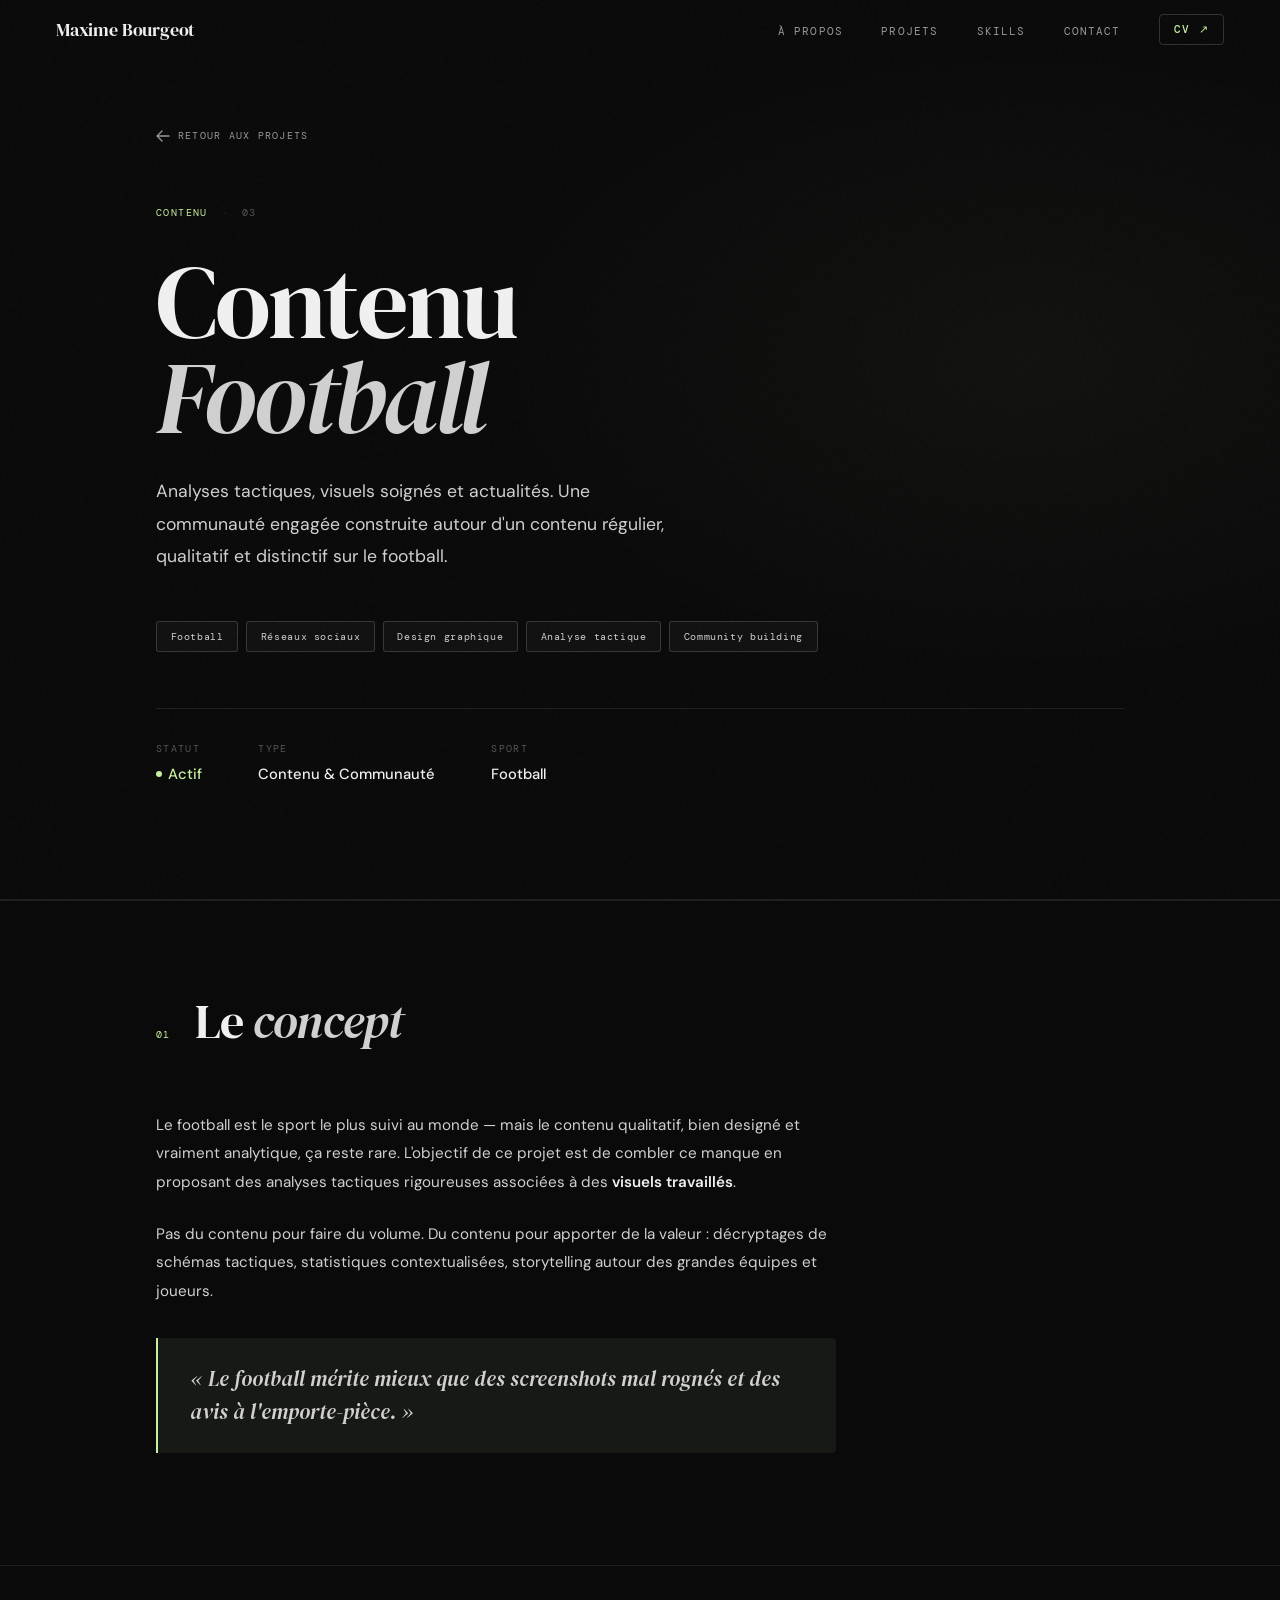
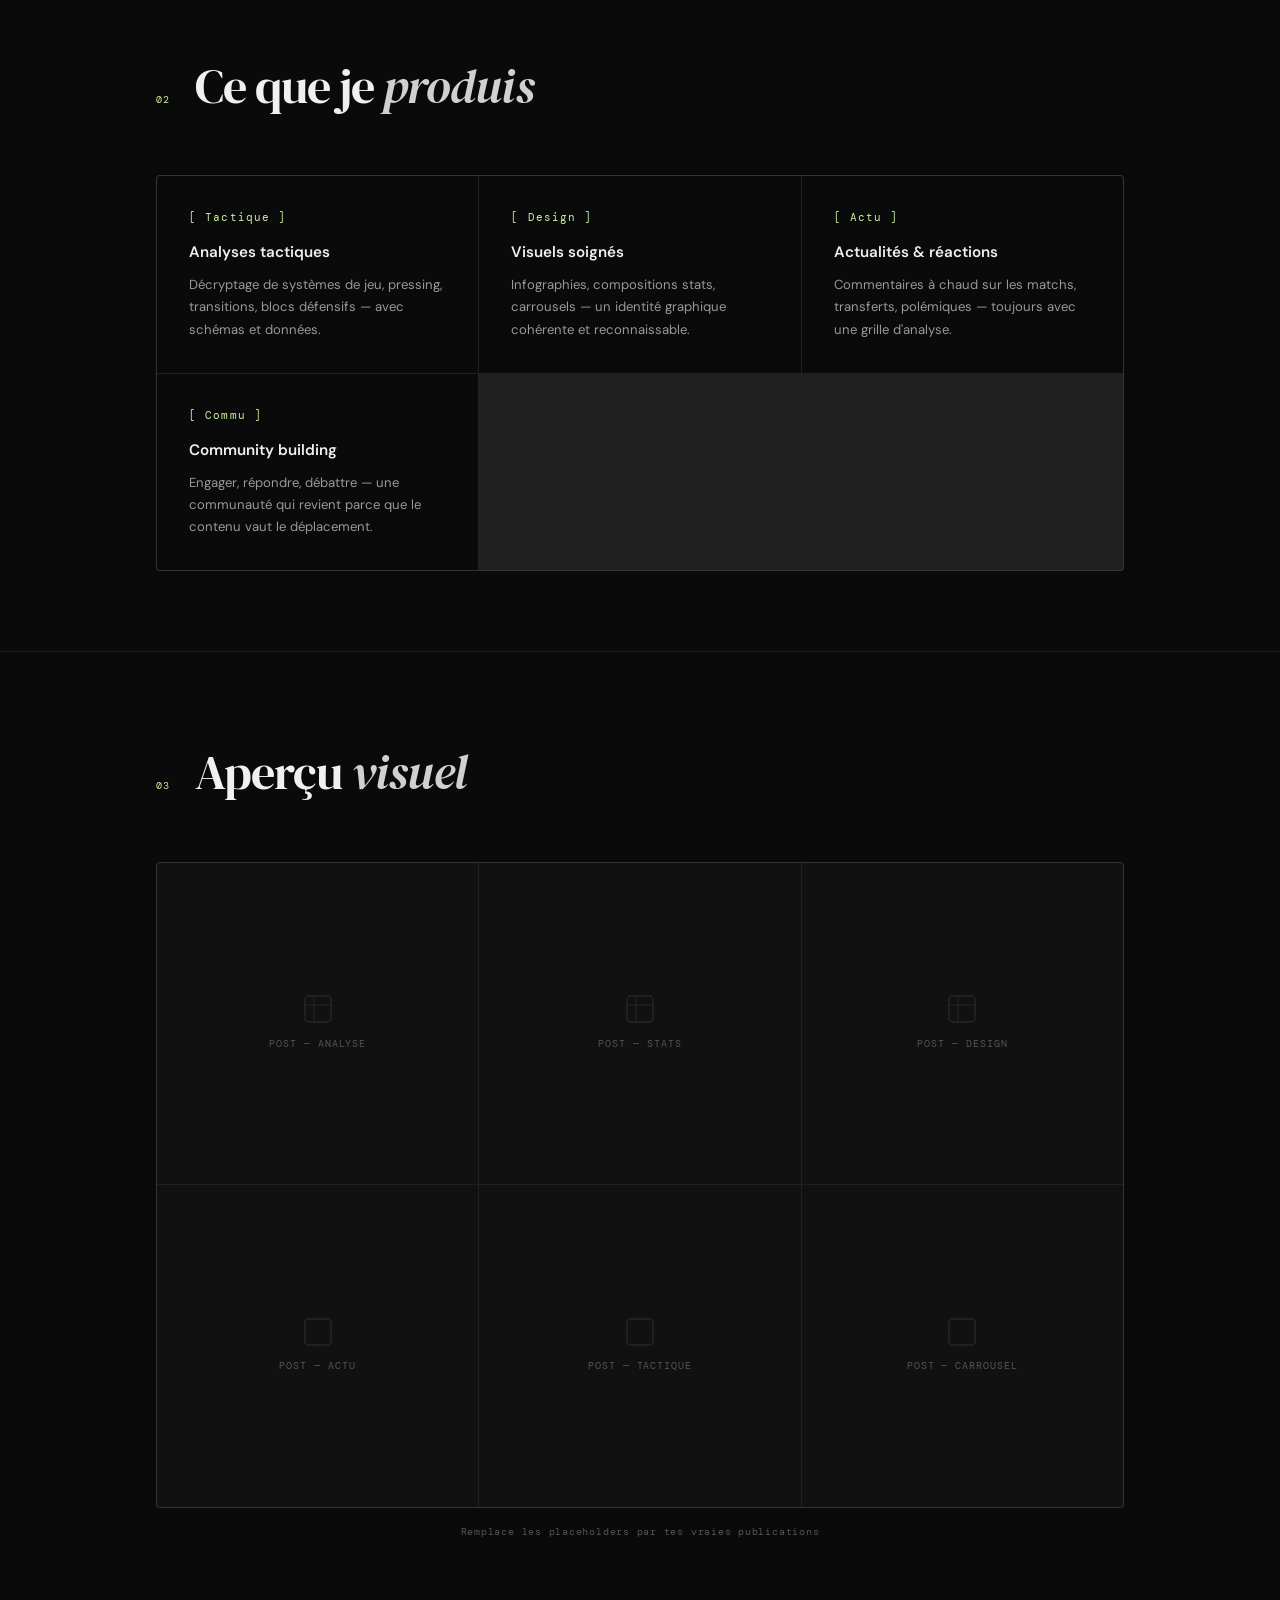
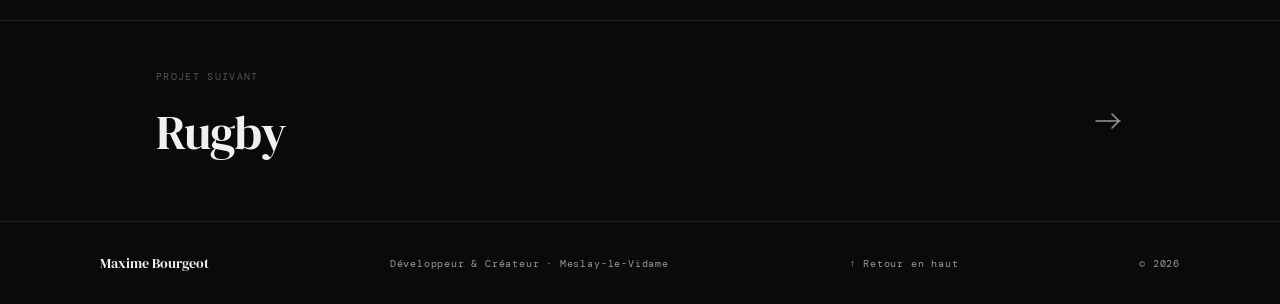
==== projets/football.html @ 53f77bb8 "premier commit" ====
<!DOCTYPE html>
<html lang="fr">
<head>
  <meta charset="UTF-8" />
  <meta name="viewport" content="width=device-width, initial-scale=1.0"/>
  <title>Football — Maxime Bourgeot</title>
  <meta name="description" content="Création de contenu football — analyses tactiques, visuels soignés, communauté engagée sur les réseaux sociaux.">
  <meta name="robots" content="index, follow">
  <meta property="og:title" content="Football — Maxime Bourgeot">
  <meta property="og:description" content="Analyses tactiques, visuels soignés et actualités football.">
  <meta property="og:type" content="website">
  <link rel="preconnect" href="https://fonts.googleapis.com">
  <link rel="preconnect" href="https://fonts.gstatic.com" crossorigin>
  <link href="https://fonts.googleapis.com/css2?family=DM+Serif+Display:ital@0;1&family=DM+Sans:wght@300;400;500&family=DM+Mono:wght@400;500&display=swap" rel="stylesheet">
  <link rel="stylesheet" href="../css/style.css">
  <link rel="stylesheet" href="../css/project.css">
</head>
<body>

  <div id="progress" role="progressbar" aria-hidden="true"></div>
  <div class="cursor" id="cursor" aria-hidden="true"></div>

  <nav id="nav" aria-label="Navigation principale">
    <a href="../index.html" class="nav-logo" aria-label="Retour au portfolio">Maxime Bourgeot</a>
    <ul class="nav-links" id="nav-links" role="list">
      <li><a href="../index.html#apropos">À propos</a></li>
      <li><a href="../index.html#projets">Projets</a></li>
      <li><a href="../index.html#skills">Skills</a></li>
      <li><a href="../index.html#contact">Contact</a></li>
      <li><a href="../public/cv-maxime-bourgeot.pdf" class="nav-cv" target="_blank" rel="noopener noreferrer">CV ↗</a></li>
    </ul>
    <button class="nav-burger" id="nav-burger" aria-label="Ouvrir le menu" aria-expanded="false">
      <span></span><span></span>
    </button>
  </nav>

  <div class="mobile-overlay" id="mobile-overlay" role="dialog" aria-modal="true" aria-hidden="true" aria-label="Menu navigation">
    <ul role="list">
      <li><a href="../index.html#apropos">À propos</a></li>
      <li><a href="../index.html#projets">Projets</a></li>
      <li><a href="../index.html#skills">Skills</a></li>
      <li><a href="../index.html#contact">Contact</a></li>
      <li><a href="../public/cv-maxime-bourgeot.pdf" target="_blank" rel="noopener noreferrer">Télécharger CV</a></li>
    </ul>
  </div>

  <main>

    <section class="ph" aria-label="Football">
      <div class="ph-inner">

        <a href="../index.html#projets" class="back-link reveal-init" style="--d:.05s">
          <svg width="14" height="14" viewBox="0 0 14 14" fill="none" aria-hidden="true"><path d="M13 7H1M1 7l5-5M1 7l5 5" stroke="currentColor" stroke-width="1.3" stroke-linecap="round" stroke-linejoin="round"/></svg>
          Retour aux projets
        </a>

        <div class="ph-meta reveal-init" style="--d:.1s">
          <span class="ph-cat">Contenu</span>
          <span class="ph-sep">·</span>
          <span class="ph-num">03</span>
        </div>

        <h1 class="ph-title reveal-init" style="--d:.18s">
          Contenu<br><em>Football</em>
        </h1>

        <p class="ph-desc reveal-init" style="--d:.28s">
          Analyses tactiques, visuels soignés et actualités. Une communauté engagée construite autour d'un contenu régulier, qualitatif et distinctif sur le football.
        </p>

        <div class="ph-chips reveal-init" style="--d:.36s">
          <span class="chip">Football</span>
          <span class="chip">Réseaux sociaux</span>
          <span class="chip">Design graphique</span>
          <span class="chip">Analyse tactique</span>
          <span class="chip">Community building</span>
        </div>

        <div class="ph-stats reveal-init" style="--d:.44s">
          <div class="ph-stat">
            <span class="ph-stat-l">Statut</span>
            <span class="ph-stat-v live">Actif</span>
          </div>
          <div class="ph-stat">
            <span class="ph-stat-l">Type</span>
            <span class="ph-stat-v">Contenu & Communauté</span>
          </div>
          <div class="ph-stat">
            <span class="ph-stat-l">Sport</span>
            <span class="ph-stat-v">Football</span>
          </div>
        </div>

      </div>
    </section>

    <!-- ── CONCEPT ── -->
    <section class="pb" aria-label="Concept">
      <div class="pw">
        <div class="pb-header reveal">
          <span class="pb-num">01</span>
          <h2 class="pb-title">Le <em>concept</em></h2>
        </div>
        <div class="pb-text reveal" style="--reveal-delay:.07s">
          <p>Le football est le sport le plus suivi au monde — mais le contenu qualitatif, bien designé et vraiment analytique, ça reste rare. L'objectif de ce projet est de combler ce manque en proposant des analyses tactiques rigoureuses associées à des <strong>visuels travaillés</strong>.</p>
          <p>Pas du contenu pour faire du volume. Du contenu pour apporter de la valeur : décryptages de schémas tactiques, statistiques contextualisées, storytelling autour des grandes équipes et joueurs.</p>
          <div class="callout">
            <p>« Le football mérite mieux que des screenshots mal rognés et des avis à l'emporte-pièce. »</p>
          </div>
        </div>
      </div>
    </section>

    <!-- ── CE QUE JE FAIS ── -->
    <section class="pb" aria-label="Ce que je produis">
      <div class="pw">
        <div class="pb-header reveal">
          <span class="pb-num">02</span>
          <h2 class="pb-title">Ce que je <em>produis</em></h2>
        </div>
        <ul class="feat-list" role="list">
          <li class="feat-item reveal">
            <span class="feat-icon">[ Tactique ]</span>
            <p class="feat-name">Analyses tactiques</p>
            <p class="feat-desc">Décryptage de systèmes de jeu, pressing, transitions, blocs défensifs — avec schémas et données.</p>
          </li>
          <li class="feat-item reveal" style="--reveal-delay:.06s">
            <span class="feat-icon">[ Design ]</span>
            <p class="feat-name">Visuels soignés</p>
            <p class="feat-desc">Infographies, compositions stats, carrousels — un identité graphique cohérente et reconnaissable.</p>
          </li>
          <li class="feat-item reveal" style="--reveal-delay:.12s">
            <span class="feat-icon">[ Actu ]</span>
            <p class="feat-name">Actualités & réactions</p>
            <p class="feat-desc">Commentaires à chaud sur les matchs, transferts, polémiques — toujours avec une grille d'analyse.</p>
          </li>
          <li class="feat-item reveal" style="--reveal-delay:.18s">
            <span class="feat-icon">[ Commu ]</span>
            <p class="feat-name">Community building</p>
            <p class="feat-desc">Engager, répondre, débattre — une communauté qui revient parce que le contenu vaut le déplacement.</p>
          </li>
        </ul>
      </div>
    </section>

    <!-- ── MÉDIAS ── -->
    <section class="pb" aria-label="Visuels">
      <div class="pw">
        <div class="pb-header reveal">
          <span class="pb-num">03</span>
          <h2 class="pb-title">Aperçu <em>visuel</em></h2>
        </div>
        <div class="media-grid cols-3 reveal" style="--reveal-delay:.07s">
          <div class="mg-item square">
            <div class="mg-placeholder">
              <svg width="28" height="28" viewBox="0 0 28 28" fill="none"><rect x="1" y="1" width="26" height="26" rx="4" stroke="currentColor" stroke-width="1.5"/><path d="M1 10h26M10 1v26" stroke="currentColor" stroke-width="1"/></svg>
              <span>Post — Analyse</span>
            </div>
          </div>
          <div class="mg-item square">
            <div class="mg-placeholder">
              <svg width="28" height="28" viewBox="0 0 28 28" fill="none"><rect x="1" y="1" width="26" height="26" rx="4" stroke="currentColor" stroke-width="1.5"/><path d="M1 10h26M10 1v26" stroke="currentColor" stroke-width="1"/></svg>
              <span>Post — Stats</span>
            </div>
          </div>
          <div class="mg-item square">
            <div class="mg-placeholder">
              <svg width="28" height="28" viewBox="0 0 28 28" fill="none"><rect x="1" y="1" width="26" height="26" rx="4" stroke="currentColor" stroke-width="1.5"/><path d="M1 10h26M10 1v26" stroke="currentColor" stroke-width="1"/></svg>
              <span>Post — Design</span>
            </div>
          </div>
          <div class="mg-item square">
            <div class="mg-placeholder">
              <svg width="28" height="28" viewBox="0 0 28 28" fill="none"><rect x="1" y="1" width="26" height="26" rx="4" stroke="currentColor" stroke-width="1.5"/></svg>
              <span>Post — Actu</span>
            </div>
          </div>
          <div class="mg-item square">
            <div class="mg-placeholder">
              <svg width="28" height="28" viewBox="0 0 28 28" fill="none"><rect x="1" y="1" width="26" height="26" rx="4" stroke="currentColor" stroke-width="1.5"/></svg>
              <span>Post — Tactique</span>
            </div>
          </div>
          <div class="mg-item square">
            <div class="mg-placeholder">
              <svg width="28" height="28" viewBox="0 0 28 28" fill="none"><rect x="1" y="1" width="26" height="26" rx="4" stroke="currentColor" stroke-width="1.5"/></svg>
              <span>Post — Carrousel</span>
            </div>
          </div>
        </div>
        <p class="mg-caption reveal" style="--reveal-delay:.12s">Remplace les placeholders par tes vraies publications</p>
      </div>
    </section>

  </main>

  <div class="next-project" aria-label="Projet suivant">
    <a href="rugby.html" class="np-link" aria-label="Projet suivant : Rugby">
      <div>
        <p class="np-l">Projet suivant</p>
        <p class="np-t">Rugby</p>
      </div>
      <svg class="np-arr" width="32" height="32" viewBox="0 0 32 32" fill="none" aria-hidden="true"><path d="M4 16h24M20 9l7 7-7 7" stroke="currentColor" stroke-width="1.5" stroke-linecap="round" stroke-linejoin="round"/></svg>
    </a>
  </div>

  <footer>
    <div class="fi">
      <span class="fn">Maxime Bourgeot</span>
      <span class="fm">Développeur & Créateur · Meslay-le-Vidame</span>
      <a href="#" class="back-top" aria-label="Retour en haut">↑ Retour en haut</a>
      <span class="fy">© <span id="footer-year">2025</span></span>
    </div>
  </footer>

  <script src="../js/project.js"></script>
</body>
</html>
---- css/style.css ----
/* ============================================================
   VARIABLES
============================================================ */
:root {
  --bg:       #0a0a0a;
  --bg2:      #111111;
  --bg3:      #181818;
  --white:    #f0f0f0;
  --light:    #d0d0d0;
  --mid:      #999;
  --muted:    #555;
  --border:   rgba(255,255,255,0.09);
  --border2:  rgba(255,255,255,0.16);
  --accent:   #c8f0a0;
  --accent2:  rgba(200,240,160,0.07);

  --f-serif:  'DM Serif Display', Georgia, serif;
  --f-body:   'DM Sans', sans-serif;
  --f-mono:   'DM Mono', monospace;

  --ease:     cubic-bezier(0.22, 1, 0.36, 1);
  --nav-h:    60px;
  --max:      1080px;
  --px:       clamp(1.2rem, 5vw, 3.5rem);
}

/* ============================================================
   RESET
============================================================ */
*, *::before, *::after { box-sizing: border-box; margin: 0; padding: 0; }
html {
  scroll-behavior: smooth;
  font-size: 16px;
  scrollbar-width: thin;
  scrollbar-color: var(--muted) var(--bg);
}
::-webkit-scrollbar { width: 2px; }
::-webkit-scrollbar-thumb { background: var(--muted); }
body {
  background: var(--bg);
  color: var(--white);
  font-family: var(--f-body);
  font-size: 1rem;
  line-height: 1.7;
  -webkit-font-smoothing: antialiased;
  overflow-x: hidden;
}
@media (pointer: fine) { body { cursor: none; } }
::selection { background: var(--accent); color: #0a0a0a; }
a { color: inherit; text-decoration: none; }

img, video, iframe {
  max-width: 100%;
  height: auto;
  display: block;
}

/* ============================================================
   CURSOR
============================================================ */
.cursor {
  position: fixed;
  top: 0; left: 0;
  width: 8px; height: 8px;
  background: var(--accent);
  border-radius: 50%;
  pointer-events: none;
  z-index: 9999;
  transform: translate(-50%, -50%);
  will-change: transform, width, height, opacity;
  display: none;
  transition: width .25s var(--ease), height .25s var(--ease), background .25s, opacity .3s;
}
.cursor.big {
  width: 36px; height: 36px;
  background: transparent;
  border: 1px solid rgba(200,240,160,0.5);
}

/* ============================================================
   NOISE OVERLAY
============================================================ */
body::before {
  content: '';
  position: fixed;
  inset: 0;
  background-image: url("data:image/svg+xml,%3Csvg viewBox='0 0 256 256' xmlns='http://www.w3.org/2000/svg'%3E%3Cfilter id='noise'%3E%3CfeTurbulence type='fractalNoise' baseFrequency='0.9' numOctaves='4' stitchTiles='stitch'/%3E%3C/filter%3E%3Crect width='100%25' height='100%25' filter='url(%23noise)' opacity='0.04'/%3E%3C/svg%3E");
  pointer-events: none;
  z-index: 1000;
  opacity: 0.45;
}

/* ============================================================
   PROGRESS BAR
============================================================ */
#progress {
  position: fixed;
  top: 0; left: 0;
  height: 1px;
  background: var(--accent);
  z-index: 300;
  width: 0%;
  transition: width .05s linear;
  transform-origin: left;
}

/* ============================================================
   NAV
============================================================ */
#nav {
  position: fixed;
  inset: 0 0 auto 0;
  height: var(--nav-h);
  z-index: 200;
  display: flex;
  align-items: center;
  justify-content: space-between;
  padding: 0 var(--px);
  transition: border-color .4s, background .4s, backdrop-filter .4s;
  border-bottom: 1px solid transparent;
}
#nav.scrolled {
  border-color: var(--border);
  background: rgba(10,10,10,.92);
  backdrop-filter: blur(20px);
  -webkit-backdrop-filter: blur(20px);
}

.nav-logo {
  font-family: var(--f-serif);
  font-size: 1.15rem;
  letter-spacing: -.01em;
  color: var(--white);
  transition: opacity .2s;
}
.nav-logo:hover { opacity: .6; }

.nav-links {
  display: flex;
  align-items: center;
  gap: 2.4rem;
  list-style: none;
}
.nav-links a {
  font-family: var(--f-mono);
  font-size: .7rem;
  letter-spacing: .1em;
  text-transform: uppercase;
  color: var(--mid);
  transition: color .2s;
}
.nav-links a:hover, .nav-links a.active { color: var(--white); }

.nav-cv {
  display: inline-flex;
  align-items: center;
  gap: .4rem;
  padding: .35rem .9rem;
  border: 1px solid var(--border2);
  border-radius: 4px;
  font-family: var(--f-mono) !important;
  font-size: .68rem !important;
  font-weight: 500;
  color: var(--accent) !important;
  transition: background .2s, border-color .2s !important;
}
.nav-cv:hover { background: var(--accent2) !important; border-color: rgba(200,240,160,.3) !important; }

.nav-burger {
  display: none;
  flex-direction: column;
  gap: 5px;
  background: none;
  border: none;
  padding: 6px;
  z-index: 300;
}
.nav-burger span {
  display: block;
  width: 20px; height: 1px;
  background: var(--white);
  transition: transform .3s var(--ease), opacity .3s;
  transform-origin: center;
}
.nav-burger.open span:first-child { transform: translateY(3px) rotate(45deg); }
.nav-burger.open span:last-child  { transform: translateY(-3px) rotate(-45deg); }

.mobile-overlay {
  position: fixed;
  inset: 0;
  background: var(--bg);
  z-index: 190;
  display: flex;
  align-items: center;
  justify-content: center;
  opacity: 0;
  pointer-events: none;
  transition: opacity .3s var(--ease);
}
.mobile-overlay.open { opacity: 1; pointer-events: all; }
.mobile-overlay ul { list-style: none; text-align: center; display: flex; flex-direction: column; gap: 2rem; }
.mobile-overlay a {
  font-family: var(--f-serif);
  font-size: 2.5rem;
  color: var(--mid);
  transition: color .2s;
}
.mobile-overlay a:hover { color: var(--white); }

/* ============================================================
   SECTION WRAP
============================================================ */
.sw { max-width: var(--max); margin: 0 auto; padding: 7rem var(--px); }
.sh { margin-bottom: 4rem; }
.sh-label {
  display: flex;
  align-items: center;
  gap: 1rem;
  margin-bottom: 1rem;
}
.sh-num {
  font-family: var(--f-mono);
  font-size: .65rem;
  color: var(--accent);
  letter-spacing: .15em;
}
.sh-line {
  flex: 1;
  max-width: 32px;
  height: 1px;
  background: var(--accent);
  opacity: .4;
}
.sh-title {
  font-family: var(--f-serif);
  font-size: clamp(2.2rem, 5vw, 4rem);
  font-weight: 400;
  letter-spacing: -.02em;
  line-height: 1;
  color: var(--white);
}
.sh-title em {
  font-style: italic;
  color: var(--light);
}

/* ============================================================
   REVEAL
============================================================ */
.reveal {
  opacity: 0;
  transform: translateY(16px);
  transition: opacity .7s var(--ease), transform .7s var(--ease);
  transition-delay: var(--reveal-delay, 0s);
}
.reveal.vis { opacity: 1; transform: none; }

.reveal-init {
  opacity: 0;
  animation: fadeUp .7s var(--ease) forwards;
  animation-delay: var(--d, 0s);
}
@keyframes fadeUp {
  from { opacity: 0; transform: translateY(12px); }
  to   { opacity: 1; transform: none; }
}

/* ============================================================
   HERO
============================================================ */
#hero {
  min-height: 100svh;
  padding-top: var(--nav-h);
  display: flex;
  flex-direction: column;
  justify-content: center;
  position: relative;
  overflow: visible;
  border-bottom: 1px solid var(--border);
}

#hero::after {
  content: '';
  position: absolute;
  bottom: -1px; left: 0; right: 0;
  height: 120px;
  background: linear-gradient(to bottom, transparent, var(--bg));
  pointer-events: none;
  z-index: 0;
}

.hero-deco {
  position: absolute;
  right: var(--px);
  top: 50%;
  transform: translateY(-50%) rotate(90deg);
  transform-origin: center center;
  font-family: var(--f-mono);
  font-size: .62rem;
  letter-spacing: .25em;
  text-transform: uppercase;
  color: var(--muted);
  white-space: nowrap;
  animation: fadeUp .8s 1.2s var(--ease) forwards;
  opacity: 0;
}

.hero-inner {
  position: relative;
  z-index: 1;
  max-width: var(--max);
  margin: 0 auto;
  padding: 2rem var(--px) 4rem;
  width: 100%;
}

.hero-tag {
  display: inline-flex;
  align-items: center;
  gap: .5rem;
  font-family: var(--f-mono);
  font-size: .68rem;
  letter-spacing: .14em;
  text-transform: uppercase;
  color: var(--mid);
  margin-bottom: 2rem;
}
.tag-dot {
  width: 6px; height: 6px;
  background: var(--accent);
  border-radius: 50%;
  animation: pulse 2.5s infinite;
}

.hero-name {
  font-family: var(--f-serif);
  font-size: clamp(3rem, 9vw, 8rem);
  font-weight: 400;
  letter-spacing: -.03em;
  line-height: .9;
  margin-bottom: 2.5rem;
}
.hw {
  display: block;
  overflow: visible;
  padding-bottom: .05em;
}
.hi {
  display: block;
  transform: translateY(110%);
  animation: slideUp 1s var(--ease) forwards;
}
.hi:nth-child(2) { animation-delay: .08s; }
@keyframes slideUp { to { transform: translateY(0); } }
.hero-name .italic { font-style: italic; color: var(--light); }

.hero-divider {
  width: 40px;
  height: 1px;
  background: var(--border2);
  margin-bottom: 1.5rem;
  animation: lineGrow .8s .5s var(--ease) forwards;
  transform: scaleX(0);
  transform-origin: left;
}
@keyframes lineGrow { to { transform: scaleX(1); } }

.hero-sub {
  font-size: clamp(.95rem, 1.8vw, 1.05rem);
  color: var(--light);
  line-height: 1.8;
  margin-bottom: 2.5rem;
  max-width: 420px;
}
.hero-sub strong { color: var(--white); font-weight: 500; }

.hero-ctas {
  display: flex;
  gap: .9rem;
  flex-wrap: wrap;
  margin-bottom: 3rem;
}

/* ── BUTTONS ── */
.btn-fill {
  display: inline-flex;
  align-items: center;
  gap: .5rem;
  padding: .75rem 1.8rem;
  background: var(--accent);
  color: #0a0a0a;
  font-family: var(--f-body);
  font-size: .82rem;
  font-weight: 600;
  border-radius: 3px;
  transition: opacity .2s, transform .2s;
}
.btn-fill:hover { opacity: .85; transform: translateY(-1px); }

.btn-outline {
  display: inline-flex;
  align-items: center;
  gap: .5rem;
  padding: .75rem 1.8rem;
  border: 1px solid var(--border2);
  color: var(--light);
  font-family: var(--f-body);
  font-size: .82rem;
  font-weight: 400;
  border-radius: 3px;
  background: transparent;
  transition: color .2s, border-color .2s, transform .2s;
}
.btn-outline:hover { color: var(--white); border-color: rgba(255,255,255,.3); transform: translateY(-1px); }

/* ── Hero meta ── */
.hero-meta {
  display: flex;
  gap: 3rem;
  flex-wrap: wrap;
}
.hm { display: flex; flex-direction: column; gap: .3rem; }
.hm-l {
  font-family: var(--f-mono);
  font-size: .62rem;
  letter-spacing: .15em;
  text-transform: uppercase;
  color: var(--muted);
}
.hm-v {
  font-size: .92rem;
  color: var(--white);
  font-weight: 500;
}
.hm-avail {
  display: flex;
  align-items: center;
  gap: .4rem;
  color: var(--accent) !important;
}
.avail-dot {
  width: 6px; height: 6px;
  background: var(--accent);
  border-radius: 50%;
  animation: pulse 2s infinite;
}
@keyframes pulse {
  0%, 100% { box-shadow: 0 0 0 0 rgba(200,240,160,.5); }
  50% { box-shadow: 0 0 0 6px rgba(200,240,160,0); }
}

/* ============================================================
   À PROPOS
============================================================ */
#apropos { border-top: 1px solid var(--border); }

.about-grid {
  display: grid;
  grid-template-columns: 1fr 1.6fr;
  gap: 5rem;
  align-items: start;
}

.about-photo {
  width: 100%;
  aspect-ratio: unset;
  background: var(--bg2);
  border: 1px solid var(--border);
  border-radius: 3px;
  overflow: hidden;
  position: sticky;
  top: calc(var(--nav-h) + 2rem);
}
.about-photo img {
  width: 100%;
  height: auto;
  object-fit: cover;
  display: block;
}

.photo-badge {
  position: absolute;
  bottom: 1rem;
  left: 1rem;
  background: rgba(10,10,10,.9);
  border: 1px solid var(--border2);
  border-radius: 3px;
  padding: .6rem 1rem;
  backdrop-filter: blur(10px);
}
.photo-badge-top {
  font-family: var(--f-mono);
  font-size: .6rem;
  color: var(--muted);
  letter-spacing: .1em;
  text-transform: uppercase;
  margin-bottom: .2rem;
}
.photo-badge-val {
  font-size: .85rem;
  color: var(--accent);
  font-weight: 500;
}

.about-right { display: flex; flex-direction: column; gap: 2.5rem; }

.about-text p {
  font-size: .95rem;
  color: var(--light);
  line-height: 1.85;
  margin-bottom: 1.3rem;
}
.about-text p:last-child { margin-bottom: 0; }
.about-text strong { color: var(--white); font-weight: 600; }

.about-chips {
  display: flex;
  flex-wrap: wrap;
  gap: .5rem;
}
.chip {
  font-family: var(--f-mono);
  font-size: .65rem;
  letter-spacing: .06em;
  padding: .35rem .85rem;
  border: 1px solid var(--border2);
  border-radius: 3px;
  color: var(--light);
  background: var(--bg2);
  transition: border-color .2s, color .2s;
}
.chip:hover { border-color: var(--accent); color: var(--accent); }

/* ============================================================
   TIMELINE — FIX dot superposition
============================================================ */
.timeline { display: flex; flex-direction: column; }

.tl-item {
  display: grid;
  grid-template-columns: 5rem 1fr;
  gap: 1.5rem;
  padding: 1.6rem 0;
  border-top: 1px solid var(--border);
  /* FIX : suppression de position:relative — le dot est maintenant dans le flux */
}
.tl-item:last-child { border-bottom: 1px solid var(--border); }

.tl-year {
  font-family: var(--f-mono);
  font-size: .66rem;
  color: var(--mid);
  padding-top: .15rem;
  letter-spacing: .08em;
  /* FIX : on aligne l'année avec le titre en tenant compte du dot */
  padding-top: .2rem;
}

/* FIX : le dot est retiré du positionnement absolu
   et intégré via un pseudo-élément sur .tl-content
   → il reste dans sa colonne, jamais sur l'année */
.tl-content {
  position: relative;
  padding-left: 1.1rem;
}

.tl-content::before {
  content: '';
  position: absolute;
  left: 0;
  top: .45rem; /* aligné avec la ligne de base du titre h4 */
  width: 6px;
  height: 6px;
  background: var(--accent);
  border-radius: 50%;
  opacity: .6;
  flex-shrink: 0;
}

/* FIX : suppression de l'ancien .tl-dot en position absolue
   (le div reste dans le HTML mais ne gêne plus) */
.tl-dot {
  display: none;
}

.tl-content h4 {
  font-family: var(--f-body);
  font-size: .95rem;
  font-weight: 600;
  color: var(--white);
  margin-bottom: .35rem;
}
.tl-content p {
  font-size: .84rem;
  color: var(--mid);
  line-height: 1.65;
}

/* ============================================================
   PROJETS
============================================================ */
#projets { border-top: 1px solid var(--border); }

.filter-bar {
  display: flex;
  gap: .25rem;
  margin-bottom: 2.5rem;
  background: var(--bg2);
  padding: .25rem;
  border-radius: 4px;
  width: fit-content;
  border: 1px solid var(--border);
}
.fb {
  font-family: var(--f-mono);
  font-size: .65rem;
  letter-spacing: .08em;
  text-transform: uppercase;
  padding: .45rem 1.1rem;
  border: none;
  background: none;
  color: var(--mid);
  border-radius: 3px;
  transition: background .2s, color .2s;
}
@media (pointer: fine) { .fb { cursor: none; } }
.fb:hover { color: var(--white); }
.fb.active { background: var(--bg3); color: var(--white); }

.pg {
  display: grid;
  grid-template-columns: repeat(auto-fill, minmax(min(340px, 100%), 1fr));
  gap: 1px;
  background: var(--border);
  border: 1px solid var(--border);
  border-radius: 4px;
  overflow: hidden;
}

.pc {
  display: flex;
  flex-direction: column;
  gap: .9rem;
  padding: 2.2rem;
  background: var(--bg);
  transition: background .25s;
  position: relative;
  overflow: hidden;
}
.pc::before {
  content: '';
  position: absolute;
  top: 0; left: 0; right: 0;
  height: 1px;
  background: var(--accent);
  transform: scaleX(0);
  transform-origin: left;
  transition: transform .4s var(--ease);
}
.pc:hover { background: var(--bg2); }
.pc:hover::before { transform: scaleX(1); }

.pc-head {
  display: flex;
  justify-content: space-between;
  align-items: center;
}
.pc-n {
  font-family: var(--f-mono);
  font-size: .6rem;
  color: var(--muted);
  letter-spacing: .1em;
}
.pc-c {
  font-family: var(--f-mono);
  font-size: .62rem;
  letter-spacing: .1em;
  text-transform: uppercase;
  color: var(--accent);
}
.pc-t {
  font-family: var(--f-serif);
  font-size: 1.5rem;
  font-weight: 400;
  letter-spacing: -.01em;
  color: var(--white);
  transition: color .2s;
}
.pc:hover .pc-t { color: var(--accent); }
.pc-d {
  font-size: .875rem;
  color: var(--light);
  line-height: 1.75;
  flex: 1;
}
.pc-foot {
  display: flex;
  justify-content: space-between;
  align-items: flex-end;
  margin-top: auto;
  padding-top: 1.1rem;
  border-top: 1px solid var(--border);
}
.pc-tags {
  display: flex;
  flex-wrap: wrap;
  gap: .3rem;
}
.pc-tags span {
  font-family: var(--f-mono);
  font-size: .6rem;
  letter-spacing: .05em;
  padding: .2rem .55rem;
  border: 1px solid var(--border2);
  border-radius: 2px;
  color: var(--mid);
}
.pc-tags .live {
  color: var(--accent);
  border-color: rgba(200,240,160,.25);
}
.pc-arr {
  color: var(--mid);
  transition: transform .25s var(--ease), color .2s;
  flex-shrink: 0;
}
.pc:hover .pc-arr { transform: translate(3px, -3px); color: var(--accent); }
.pc.hidden { display: none; }

/* ============================================================
   SKILLS
============================================================ */
#skills { border-top: 1px solid var(--border); }

.skills-grid {
  display: grid;
  grid-template-columns: repeat(4, 1fr);
  gap: 1px;
  background: var(--border);
  border: 1px solid var(--border);
  border-radius: 4px;
  overflow: hidden;
}
.sk {
  background: var(--bg);
  padding: 2.4rem 2rem;
  transition: background .2s;
}
.sk:hover { background: var(--bg2); }
.sk-t {
  font-family: var(--f-mono);
  font-size: .65rem;
  letter-spacing: .14em;
  text-transform: uppercase;
  color: var(--accent);
  margin-bottom: 1.6rem;
  padding-bottom: 1rem;
  border-bottom: 1px solid var(--border);
}
.sk ul { list-style: none; display: flex; flex-direction: column; }
.sk li {
  font-size: .88rem;
  color: var(--light);
  padding: .55rem 0;
  border-bottom: 1px solid var(--border);
  transition: color .2s, padding-left .25s var(--ease);
}
.sk li:last-child { border-bottom: none; }
.sk li:hover { color: var(--white); padding-left: .5rem; }

/* ============================================================
   CONTACT
============================================================ */
#contact { border-top: 1px solid var(--border); }

.contact-grid {
  display: grid;
  grid-template-columns: 1fr 1.4fr;
  gap: 5rem;
  align-items: start;
}
.cl-h {
  font-family: var(--f-serif);
  font-size: clamp(2.2rem, 5vw, 3.8rem);
  font-weight: 400;
  letter-spacing: -.03em;
  line-height: 1.05;
  margin-bottom: 1.2rem;
}
.cl-h em { font-style: italic; color: var(--light); }
.cl-s {
  font-size: .9rem;
  color: var(--light);
  line-height: 1.8;
  margin-bottom: 2.5rem;
  max-width: 300px;
}

.contact-rows { display: flex; flex-direction: column; border-top: 1px solid var(--border); }
.cr {
  display: grid;
  grid-template-columns: 46px 1fr 18px;
  align-items: center;
  gap: 1.4rem;
  padding: 1.5rem 0;
  border-bottom: 1px solid var(--border);
  transition: padding-left .25s var(--ease);
  position: relative;
}
.cr::after {
  content: '';
  position: absolute;
  left: 0; top: 0; bottom: 0;
  width: 0;
  background: var(--accent);
  transition: width .25s var(--ease);
}
.cr:hover { padding-left: 1rem; }
.cr:hover::after { width: 1px; }

.cr-i {
  width: 40px; height: 40px;
  border: 1px solid var(--border2);
  border-radius: 3px;
  display: flex;
  align-items: center;
  justify-content: center;
  color: var(--mid);
  flex-shrink: 0;
  position: relative; z-index: 1;
  transition: border-color .2s, color .2s;
}
.cr:hover .cr-i { border-color: rgba(200,240,160,.3); color: var(--accent); }

.cr-body {
  display: flex;
  flex-direction: column;
  gap: .15rem;
  position: relative; z-index: 1;
  overflow: hidden;
}
.cr-lbl {
  font-family: var(--f-mono);
  font-size: .6rem;
  letter-spacing: .15em;
  text-transform: uppercase;
  color: var(--muted);
}
.cr-v {
  font-size: .88rem;
  color: var(--light);
  white-space: nowrap;
  overflow: hidden;
  text-overflow: ellipsis;
  transition: color .2s;
}
.cr:hover .cr-v { color: var(--white); }
.cr-a {
  color: var(--mid);
  flex-shrink: 0;
  position: relative; z-index: 1;
  transition: transform .25s var(--ease), color .2s;
}
.cr:hover .cr-a { transform: translate(2px, -2px); color: var(--accent); }

/* ── Toast ── */
.toast {
  position: fixed;
  bottom: 2rem;
  left: 50%;
  transform: translateX(-50%) translateY(10px);
  background: var(--bg3);
  border: 1px solid var(--border2);
  border-radius: 4px;
  padding: .65rem 1.3rem;
  font-family: var(--f-mono);
  font-size: .68rem;
  color: var(--accent);
  letter-spacing: .05em;
  opacity: 0;
  transition: opacity .3s, transform .3s var(--ease);
  pointer-events: none;
  z-index: 500;
}
.toast.show { opacity: 1; transform: translateX(-50%) translateY(0); }

/* ============================================================
   FOOTER
============================================================ */
footer {
  border-top: 1px solid var(--border);
  padding: 1.8rem var(--px);
}
.fi {
  max-width: var(--max);
  margin: 0 auto;
  display: flex;
  justify-content: space-between;
  align-items: center;
  flex-wrap: wrap;
  gap: .5rem;
}
.fn {
  font-family: var(--f-serif);
  font-size: .9rem;
  color: var(--white);
}
.fm, .fy {
  font-family: var(--f-mono);
  font-size: .63rem;
  color: var(--mid);
  letter-spacing: .08em;
}
.back-top {
  display: inline-flex;
  align-items: center;
  gap: .4rem;
  font-family: var(--f-mono);
  font-size: .63rem;
  letter-spacing: .08em;
  color: var(--mid);
  transition: color .2s;
}
.back-top:hover { color: var(--accent); }

/* ============================================================
   RESPONSIVE — tablet
============================================================ */
@media (max-width: 900px) {
  .nav-links { display: none; }
  .nav-burger { display: flex; }
  .hero-deco { display: none; }
  .hero-name { font-size: clamp(2.8rem, 11vw, 6rem); }
  .about-grid { grid-template-columns: 1fr; gap: 2.5rem; }
  .about-left { position: static; }
  .about-photo { aspect-ratio: unset; }
  .skills-grid { grid-template-columns: repeat(2, 1fr); }
  .contact-grid { grid-template-columns: 1fr; gap: 2.5rem; }
  .pg { grid-template-columns: repeat(auto-fill, minmax(280px, 1fr)); }
}

/* ============================================================
   RESPONSIVE — mobile
============================================================ */
@media (max-width: 520px) {
  .hero-name { font-size: clamp(2.4rem, 13vw, 4rem); }
  .hero-meta { flex-direction: column; gap: 1.4rem; }
  .hero-ctas { flex-direction: column; }
  .btn-fill, .btn-outline { justify-content: center; }
  .skills-grid { grid-template-columns: 1fr; }
  .filter-bar { width: 100%; overflow-x: auto; }
  .pg { grid-template-columns: 1fr; }
  .sw { padding: 4.5rem var(--px); }
  .cr { grid-template-columns: 40px 1fr 16px; gap: .8rem; }
  .fi { flex-direction: column; align-items: flex-start; }
  .fm { display: none; }

  /* FIX mobile : colonne année réduite, le dot reste dans .tl-content */
  .tl-item { grid-template-columns: 3.5rem 1fr; gap: 1rem; }
}

/* ============================================================
   FOCUS VISIBLE
============================================================ */
:focus-visible {
  outline: 1px solid var(--accent);
  outline-offset: 3px;
}

/* ============================================================
   REDUCED MOTION
============================================================ */
@media (prefers-reduced-motion: reduce) {
  *, *::before, *::after {
    animation-duration: .01ms !important;
    transition-duration: .01ms !important;
  }
}
---- css/project.css ----
/* ============================================================
   PROJECT PAGE — project.css  |  Maxime Bourgeot
============================================================ */

/* ── Back link ── */
.back-link {
  display: inline-flex;
  align-items: center;
  gap: .5rem;
  font-family: var(--f-mono);
  font-size: .65rem;
  letter-spacing: .12em;
  text-transform: uppercase;
  color: var(--mid);
  margin-bottom: 3.5rem;
  transition: color .2s, gap .2s var(--ease);
  border-bottom: 1px solid transparent;
  padding-bottom: 2px;
}
.back-link:hover { color: var(--accent); gap: .7rem; }
.back-link svg { transition: transform .25s var(--ease); }
.back-link:hover svg { transform: translateX(-3px); }

/* ── Project hero ── */
.ph {
  padding-top: calc(var(--nav-h) + 4rem);
  padding-bottom: 0;
  border-bottom: 1px solid var(--border);
  position: relative;
  overflow: hidden;
}
.ph::before {
  content: '';
  position: absolute;
  top: 0; left: 0; right: 0; bottom: 0;
  background: radial-gradient(ellipse 60% 50% at 80% 40%, rgba(200,240,160,.04) 0%, transparent 70%);
  pointer-events: none;
}

.ph-inner {
  max-width: var(--max);
  margin: 0 auto;
  padding: 0 var(--px) 5rem;
}

.ph-meta {
  display: flex;
  align-items: center;
  gap: 1rem;
  margin-bottom: 2rem;
}
.ph-cat {
  font-family: var(--f-mono);
  font-size: .62rem;
  letter-spacing: .14em;
  text-transform: uppercase;
  color: var(--accent);
}
.ph-sep { color: var(--border2); font-size: .7rem; }
.ph-num {
  font-family: var(--f-mono);
  font-size: .62rem;
  color: var(--muted);
  letter-spacing: .1em;
}

.ph-title {
  font-family: var(--f-serif);
  font-size: clamp(3rem, 8vw, 7rem);
  font-weight: 400;
  letter-spacing: -.03em;
  line-height: .92;
  margin-bottom: 2rem;
}
.ph-title em {
  font-style: italic;
  color: var(--light);
}

.ph-desc {
  font-size: clamp(.95rem, 1.8vw, 1.1rem);
  color: var(--light);
  line-height: 1.85;
  max-width: 540px;
  margin-bottom: 3rem;
}

.ph-chips {
  display: flex;
  flex-wrap: wrap;
  gap: .5rem;
  margin-bottom: 3.5rem;
}

.ph-stats {
  display: flex;
  gap: 3.5rem;
  padding: 2rem 0;
  border-top: 1px solid var(--border);
  flex-wrap: wrap;
}
.ph-stat { display: flex; flex-direction: column; gap: .3rem; }
.ph-stat-l {
  font-family: var(--f-mono);
  font-size: .6rem;
  letter-spacing: .14em;
  text-transform: uppercase;
  color: var(--muted);
}
.ph-stat-v {
  font-size: .92rem;
  font-weight: 500;
  color: var(--white);
}
.ph-stat-v.live {
  color: var(--accent);
  display: flex;
  align-items: center;
  gap: .4rem;
}
.ph-stat-v.live::before {
  content: '';
  width: 6px; height: 6px;
  background: var(--accent);
  border-radius: 50%;
  animation: pulse 2s infinite;
}

/* ── Section wrapper for project pages ── */
.pw { max-width: var(--max); margin: 0 auto; padding: 5rem var(--px); }

/* ── Content blocks ── */
.pb { border-top: 1px solid var(--border); }

.pb-header {
  display: flex;
  align-items: baseline;
  gap: 1.5rem;
  margin-bottom: 3rem;
}
.pb-num {
  font-family: var(--f-mono);
  font-size: .6rem;
  letter-spacing: .15em;
  color: var(--accent);
}
.pb-title {
  font-family: var(--f-serif);
  font-size: clamp(1.8rem, 4vw, 3rem);
  font-weight: 400;
  letter-spacing: -.02em;
  color: var(--white);
}
.pb-title em { font-style: italic; color: var(--light); }

/* ── Text blocks ── */
.pb-text {
  max-width: 680px;
}
.pb-text p {
  font-size: .95rem;
  color: var(--light);
  line-height: 1.9;
  margin-bottom: 1.4rem;
}
.pb-text p:last-child { margin-bottom: 0; }
.pb-text strong { color: var(--white); font-weight: 600; }

/* ── Feature list ── */
.feat-list {
  list-style: none;
  display: grid;
  grid-template-columns: repeat(auto-fill, minmax(280px, 1fr));
  gap: 1px;
  background: var(--border);
  border: 1px solid var(--border);
  border-radius: 4px;
  overflow: hidden;
  margin-top: 2.5rem;
}
.feat-item {
  background: var(--bg);
  padding: 2rem;
  transition: background .2s;
  position: relative;
}
.feat-item::before {
  content: '';
  position: absolute;
  top: 0; left: 0; right: 0;
  height: 1px;
  background: var(--accent);
  transform: scaleX(0);
  transform-origin: left;
  transition: transform .35s var(--ease);
}
.feat-item:hover { background: var(--bg2); }
.feat-item:hover::before { transform: scaleX(1); }
.feat-icon {
  font-family: var(--f-mono);
  font-size: .7rem;
  color: var(--accent);
  letter-spacing: .1em;
  margin-bottom: .8rem;
  display: block;
}
.feat-name {
  font-size: .95rem;
  font-weight: 600;
  color: var(--white);
  margin-bottom: .5rem;
}
.feat-desc {
  font-size: .82rem;
  color: var(--mid);
  line-height: 1.7;
}

/* ── Media grid ── */
.media-grid {
  display: grid;
  gap: 1px;
  background: var(--border);
  border: 1px solid var(--border);
  border-radius: 4px;
  overflow: hidden;
}
.media-grid.cols-2 { grid-template-columns: repeat(2, 1fr); }
.media-grid.cols-3 { grid-template-columns: repeat(3, 1fr); }
.media-grid.cols-1 { grid-template-columns: 1fr; }

.mg-item {
  background: var(--bg2);
  aspect-ratio: 16/9;
  display: flex;
  align-items: center;
  justify-content: center;
  position: relative;
  overflow: hidden;
}
.mg-item.tall { aspect-ratio: 4/3; }
.mg-item.square { aspect-ratio: 1; }

.mg-item img {
  width: 100%; height: 100%;
  object-fit: cover;
  display: block;
  transition: transform .6s var(--ease);
}
.mg-item:hover img { transform: scale(1.03); }

/* Placeholder quand pas d'image */
.mg-placeholder {
  display: flex;
  flex-direction: column;
  align-items: center;
  justify-content: center;
  gap: .8rem;
  width: 100%; height: 100%;
  color: var(--muted);
}
.mg-placeholder svg { opacity: .3; }
.mg-placeholder span {
  font-family: var(--f-mono);
  font-size: .6rem;
  letter-spacing: .1em;
  text-transform: uppercase;
}

/* Caption sous media grid */
.mg-caption {
  font-family: var(--f-mono);
  font-size: .6rem;
  letter-spacing: .08em;
  color: var(--muted);
  margin-top: 1rem;
  text-align: center;
}

/* ── Video embed ── */
.video-wrap {
  position: relative;
  aspect-ratio: 16/9;
  background: var(--bg2);
  border: 1px solid var(--border);
  border-radius: 4px;
  overflow: hidden;
}
.video-wrap iframe {
  position: absolute;
  inset: 0;
  width: 100%; height: 100%;
  border: none;
}

/* ── Callout / quote ── */
.callout {
  border-left: 2px solid var(--accent);
  padding: 1.5rem 2rem;
  background: var(--accent2);
  border-radius: 0 4px 4px 0;
  margin: 2rem 0;
}
.callout p {
  font-family: var(--f-serif);
  font-size: 1.3rem;
  font-style: italic;
  color: var(--light);
  line-height: 1.6;
}

/* ── CTA section ── */
.project-cta {
  border-top: 1px solid var(--border);
  padding: 5rem var(--px);
}
.project-cta .pw { padding: 0; }
.cta-inner {
  display: flex;
  justify-content: space-between;
  align-items: center;
  flex-wrap: wrap;
  gap: 2rem;
}
.cta-text h3 {
  font-family: var(--f-serif);
  font-size: clamp(1.8rem, 4vw, 3rem);
  font-weight: 400;
  letter-spacing: -.02em;
  margin-bottom: .5rem;
}
.cta-text p {
  font-size: .9rem;
  color: var(--mid);
}
.cta-btns { display: flex; gap: .8rem; flex-wrap: wrap; }

/* ── Next project ── */
.next-project {
  border-top: 1px solid var(--border);
}
.np-link {
  display: grid;
  grid-template-columns: 1fr auto;
  align-items: center;
  gap: 2rem;
  padding: 3rem var(--px);
  max-width: var(--max);
  margin: 0 auto;
  transition: padding-left .3s var(--ease);
}
.np-link:hover { padding-left: calc(var(--px) + .5rem); }
.np-l {
  font-family: var(--f-mono);
  font-size: .6rem;
  letter-spacing: .14em;
  text-transform: uppercase;
  color: var(--muted);
  margin-bottom: .4rem;
}
.np-t {
  font-family: var(--f-serif);
  font-size: clamp(1.6rem, 4vw, 3rem);
  font-weight: 400;
  letter-spacing: -.02em;
  color: var(--white);
  transition: color .2s;
}
.np-link:hover .np-t { color: var(--accent); }
.np-arr {
  color: var(--mid);
  transition: transform .3s var(--ease), color .2s;
}
.np-link:hover .np-arr { transform: translateX(6px); color: var(--accent); }

/* ── Scores Lighthouse ── */
.scores-grid {
  display: grid;
  grid-template-columns: repeat(4, 1fr);
  gap: 1rem;
}
.score-card {
  background: var(--bg2);
  border: 1px solid var(--border);
  border-radius: 4px;
  padding: 2rem 1rem;
  display: flex;
  flex-direction: column;
  align-items: center;
  gap: .9rem;
  transition: background .2s;
}
.score-card:hover { background: var(--bg); }
.score-ring {
  position: relative;
  width: 64px;
  height: 64px;
}
.score-val {
  position: absolute;
  inset: 0;
  display: flex;
  align-items: center;
  justify-content: center;
  font-family: var(--f-mono);
  font-size: .95rem;
  font-weight: 500;
  color: var(--white);
}
.score-label {
  font-family: var(--f-mono);
  font-size: .6rem;
  letter-spacing: .1em;
  text-transform: uppercase;
  color: var(--muted);
  text-align: center;
  line-height: 1.5;
}

/* ── Bloc code ── */
.code-block {
  border: 1px solid var(--border);
  border-radius: 4px;
  overflow: hidden;
}
.code-header {
  display: flex;
  align-items: center;
  gap: 6px;
  padding: 10px 16px;
  border-bottom: 1px solid var(--border);
  background: var(--bg2);
}
.dot { width: 10px; height: 10px; border-radius: 50%; }
.d1 { background: #ff5f57; }
.d2 { background: #febc2e; }
.d3 { background: #28c840; }
.code-filename {
  font-family: var(--f-mono);
  font-size: .6rem;
  letter-spacing: .08em;
  color: var(--muted);
  margin-left: auto;
}
.code-body {
  margin: 0;
  padding: 1.75rem 2rem;
  font-family: var(--f-mono);
  font-size: .78rem;
  line-height: 1.9;
  overflow-x: auto;
  background: var(--bg);
}
.tok-comment { color: var(--muted); }
.tok-key     { color: var(--accent); }
.tok-prop    { color: #85b7eb; }
.tok-val     { color: #f0997b; }
.tok-str     { color: #9fe1cb; }
.tok-punct   { color: var(--mid); }

/* ── Responsive ── */
@media (max-width: 900px) {
  .media-grid.cols-3 { grid-template-columns: repeat(2, 1fr); }
  .media-grid.cols-2 { grid-template-columns: 1fr; }
  .cta-inner { flex-direction: column; }
  .np-link { grid-template-columns: 1fr; }
  .np-arr { display: none; }
}
@media (max-width: 600px) {
  .scores-grid { grid-template-columns: repeat(2, 1fr); }
}
@media (max-width: 520px) {
  .ph { padding-top: calc(var(--nav-h) + 2rem); }
  .ph-inner { padding-bottom: 3rem; }
  .ph-stats { flex-direction: column; gap: 1.5rem; }
  .feat-list { grid-template-columns: 1fr; }
  .media-grid.cols-3 { grid-template-columns: 1fr; }
  .pw { padding: 3.5rem var(--px); }
}
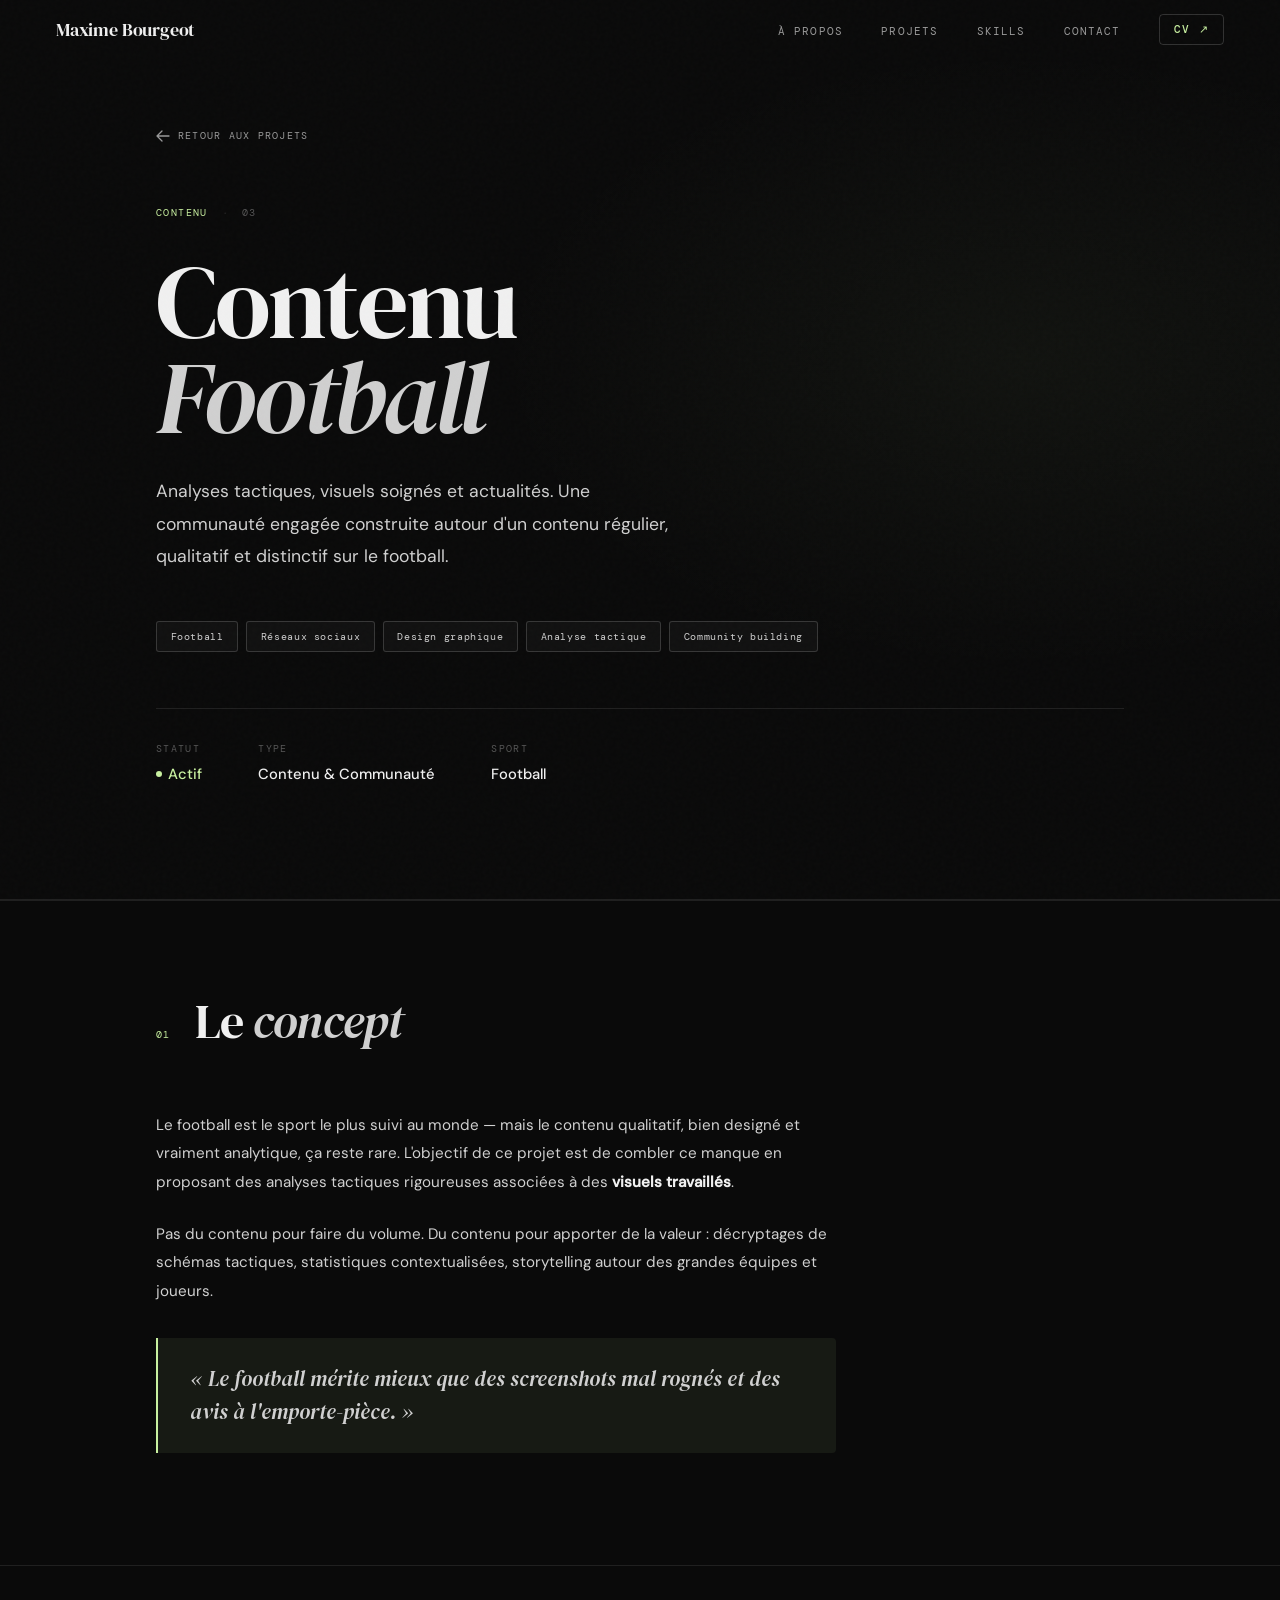
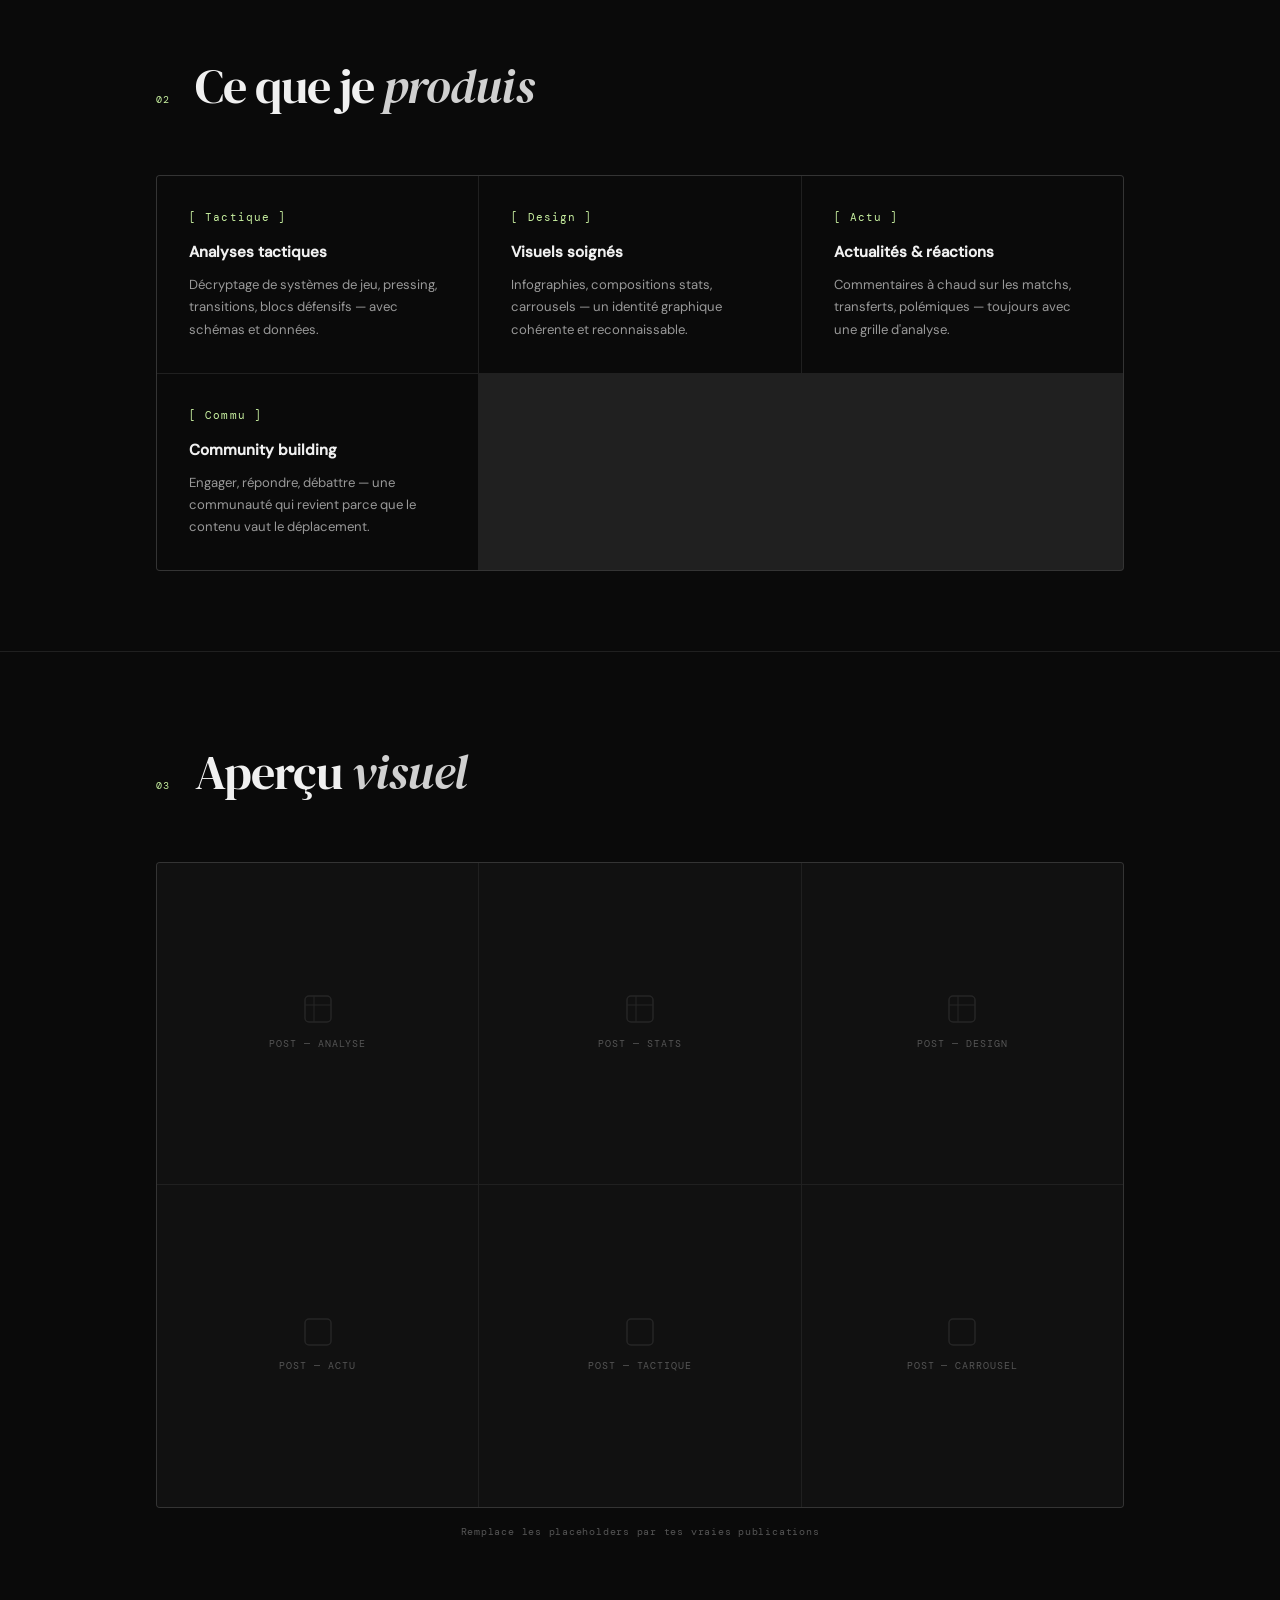
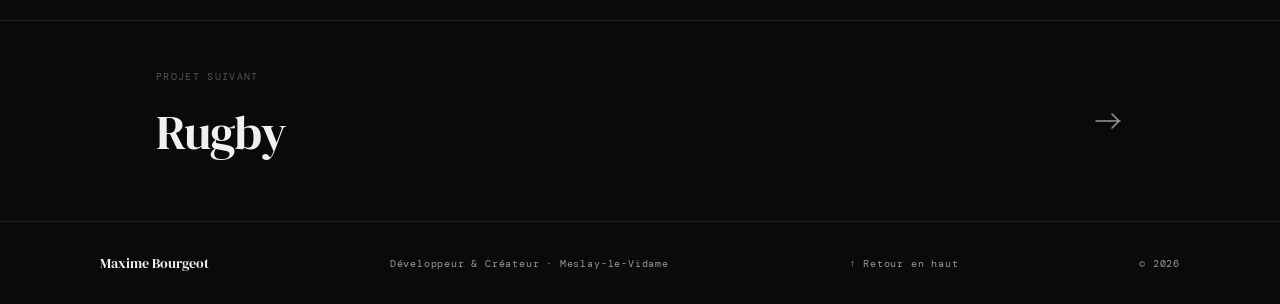
==== commit f06446e3: "Premier commit" ====
--- a/projets/football.html
+++ b/projets/football.html
@@ -9,9 +9,8 @@
   <meta property="og:title" content="Football — Maxime Bourgeot">
   <meta property="og:description" content="Analyses tactiques, visuels soignés et actualités football.">
   <meta property="og:type" content="website">
-  <link rel="preconnect" href="https://fonts.googleapis.com">
-  <link rel="preconnect" href="https://fonts.gstatic.com" crossorigin>
-  <link href="https://fonts.googleapis.com/css2?family=DM+Serif+Display:ital@0;1&family=DM+Sans:wght@300;400;500&family=DM+Mono:wght@400;500&display=swap" rel="stylesheet">
+    <link rel="preload" href="../fonts/dm-serif-display-latin-400-normal.woff2" as="font" type="font/woff2" crossorigin>
+  <link rel="preload" href="../fonts/dm-sans-latin-400-normal.woff2" as="font" type="font/woff2" crossorigin>
   <link rel="stylesheet" href="../css/style.css">
   <link rel="stylesheet" href="../css/project.css">
 </head>
@@ -213,6 +212,6 @@
     </div>
   </footer>
 
-  <script src="../js/project.js"></script>
+  <script src="../js/app.js" defer></script>
 </body>
 </html>
--- a/css/style.css
+++ b/css/style.css
@@ -1,3 +1,72 @@
+/* ============================================================
+   FONTS — Auto-hébergées (pas de dépendance Google Fonts)
+   Fichiers à placer dans /fonts/ à la racine du repo
+   Source : https://fontsource.org
+============================================================ */
+
+/* DM Serif Display — Regular */
+@font-face {
+  font-family: 'DM Serif Display';
+  src: url('../fonts/dm-serif-display-latin-400-normal.woff2') format('woff2');
+  font-weight: 400;
+  font-style: normal;
+  font-display: swap;
+}
+
+/* DM Serif Display — Italic */
+@font-face {
+  font-family: 'DM Serif Display';
+  src: url('../fonts/dm-serif-display-latin-400-italic.woff2') format('woff2');
+  font-weight: 400;
+  font-style: italic;
+  font-display: swap;
+}
+
+/* DM Sans — Light 300 */
+@font-face {
+  font-family: 'DM Sans';
+  src: url('../fonts/dm-sans-latin-300-normal.woff2') format('woff2');
+  font-weight: 300;
+  font-style: normal;
+  font-display: swap;
+}
+
+/* DM Sans — Regular 400 */
+@font-face {
+  font-family: 'DM Sans';
+  src: url('../fonts/dm-sans-latin-400-normal.woff2') format('woff2');
+  font-weight: 400;
+  font-style: normal;
+  font-display: swap;
+}
+
+/* DM Sans — Medium 500 */
+@font-face {
+  font-family: 'DM Sans';
+  src: url('../fonts/dm-sans-latin-500-normal.woff2') format('woff2');
+  font-weight: 500;
+  font-style: normal;
+  font-display: swap;
+}
+
+/* DM Mono — Regular 400 */
+@font-face {
+  font-family: 'DM Mono';
+  src: url('../fonts/dm-mono-latin-400-normal.woff2') format('woff2');
+  font-weight: 400;
+  font-style: normal;
+  font-display: swap;
+}
+
+/* DM Mono — Medium 500 */
+@font-face {
+  font-family: 'DM Mono';
+  src: url('../fonts/dm-mono-latin-500-normal.woff2') format('woff2');
+  font-weight: 500;
+  font-style: normal;
+  font-display: swap;
+}
+
 /* ============================================================
    VARIABLES
 ============================================================ */
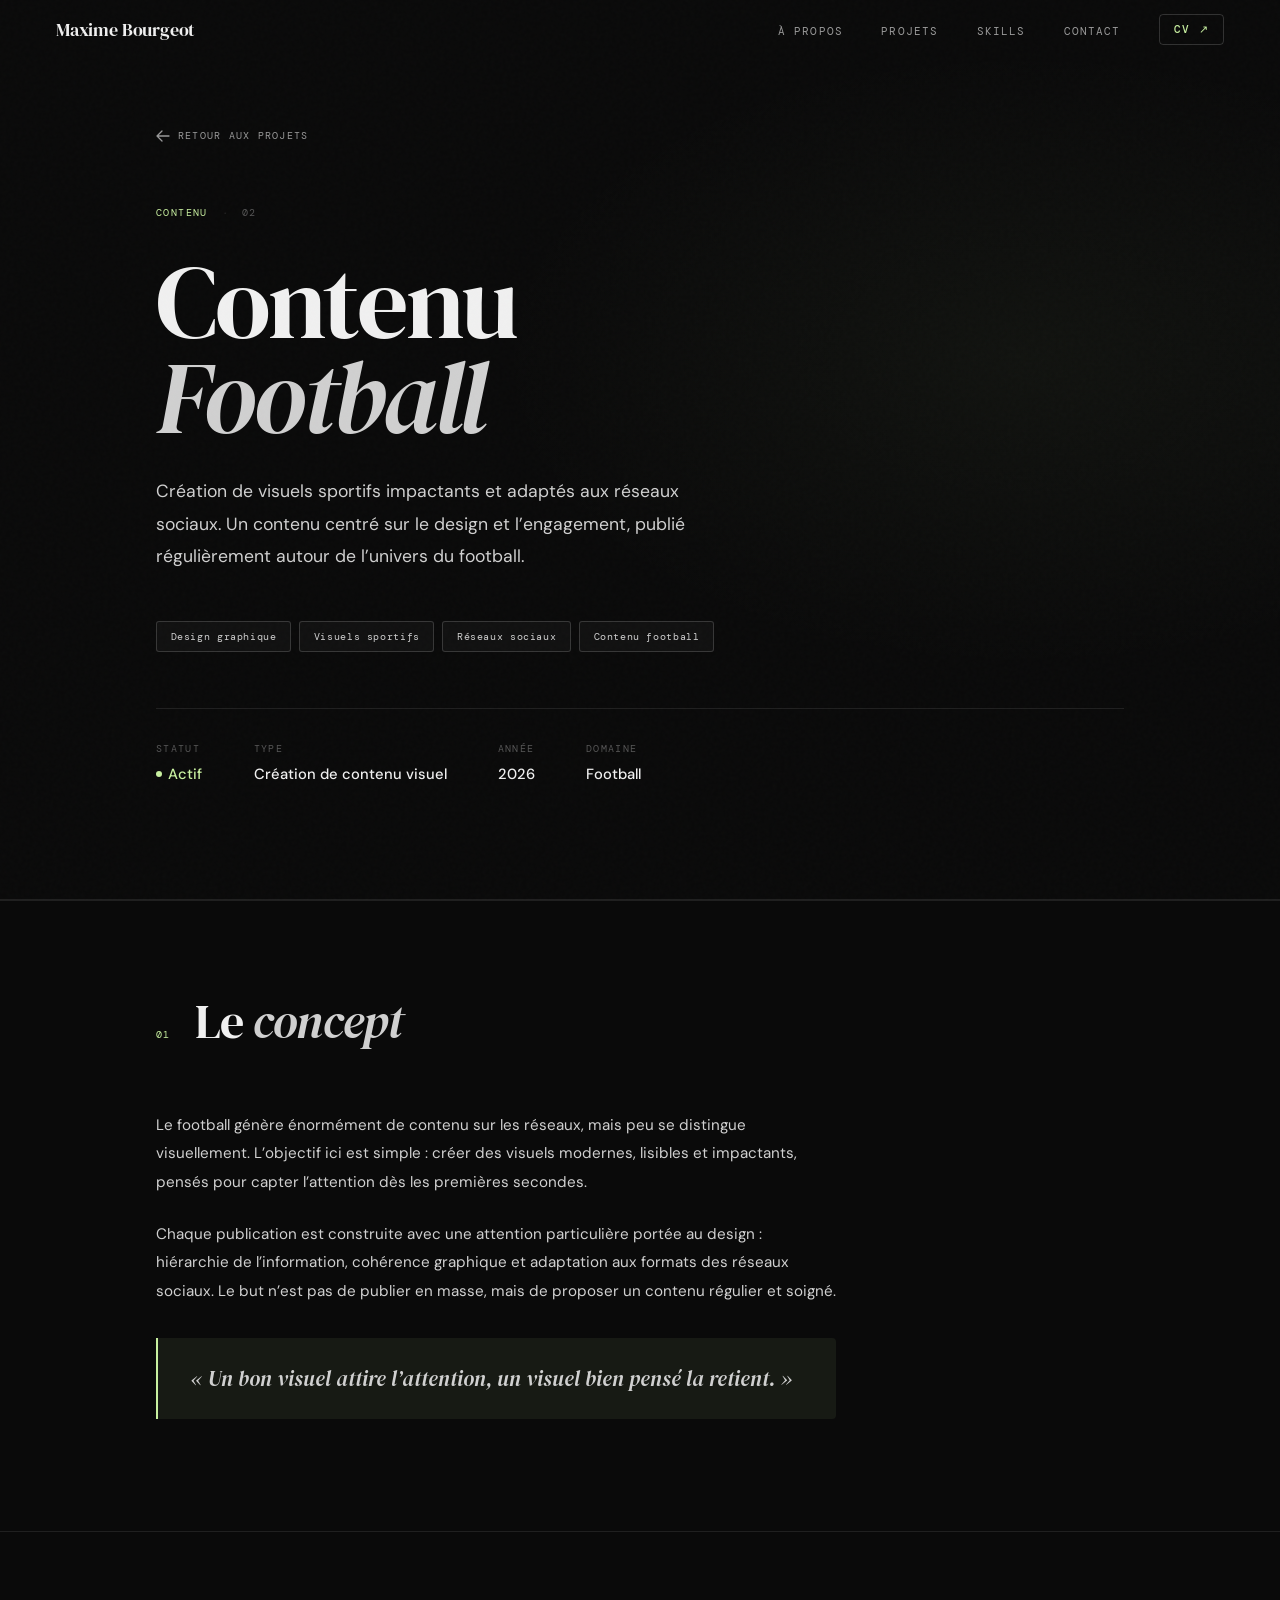
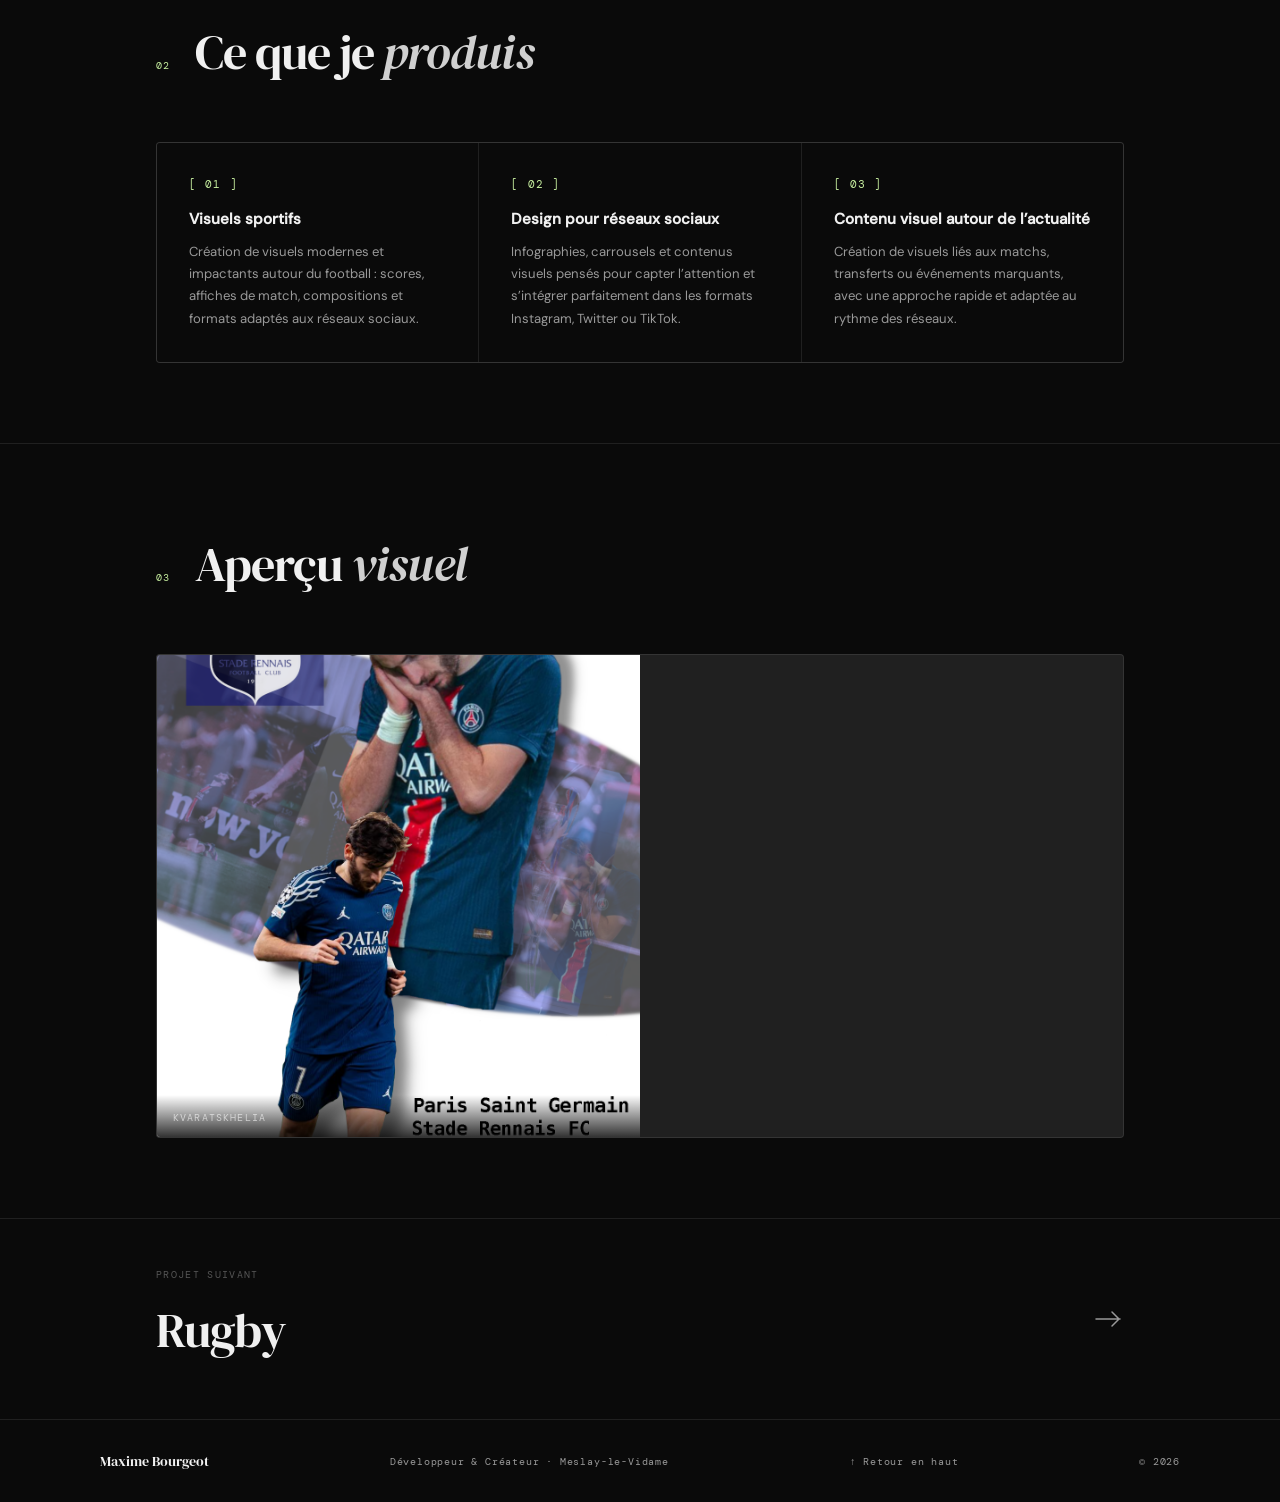
==== commit 0b26b3c8: "sit fini" ====
--- a/projets/football.html
+++ b/projets/football.html
@@ -9,10 +9,105 @@
   <meta property="og:title" content="Football — Maxime Bourgeot">
   <meta property="og:description" content="Analyses tactiques, visuels soignés et actualités football.">
   <meta property="og:type" content="website">
-    <link rel="preload" href="../fonts/dm-serif-display-latin-400-normal.woff2" as="font" type="font/woff2" crossorigin>
+  <link rel="preload" href="../fonts/dm-serif-display-latin-400-normal.woff2" as="font" type="font/woff2" crossorigin>
   <link rel="preload" href="../fonts/dm-sans-latin-400-normal.woff2" as="font" type="font/woff2" crossorigin>
   <link rel="stylesheet" href="../css/style.css">
   <link rel="stylesheet" href="../css/project.css">
+
+  <style>
+    /* ── Grille médias adaptée aux images de format carré (posts réseaux) ── */
+    .media-posts {
+      display: grid;
+      grid-template-columns: repeat(2, 1fr);
+      gap: 1px;
+      background: var(--border);
+      border: 1px solid var(--border);
+      border-radius: 4px;
+      overflow: hidden;
+    }
+
+    .mp-item {
+      background: var(--bg2);
+      aspect-ratio: 1 / 1;
+      overflow: hidden;
+      position: relative;
+    }
+
+    .mp-item img {
+      width: 100%;
+      height: 100%;
+      object-fit: cover;
+      display: block;
+      transition: transform .6s var(--ease, cubic-bezier(.22,1,.36,1));
+    }
+    .mp-item:hover img {
+      transform: scale(1.04);
+    }
+
+    /* Overlay au hover */
+    .mp-item::after {
+      content: '';
+      position: absolute;
+      inset: 0;
+      background: rgba(10,10,10,.35);
+      opacity: 0;
+      transition: opacity .3s;
+      /* Ne pas intercepter les clics — l'image en dessous doit rester cliquable */
+      pointer-events: none;
+    }
+    .mp-item:hover::after {
+      opacity: 1;
+    }
+
+    /* Curseur zoom sur les items cliquables */
+    .mp-item { cursor: zoom-in; }
+
+    /* Label bas de l'image */
+    .mp-label {
+      position: absolute;
+      bottom: 0; left: 0; right: 0;
+      padding: .9rem 1rem .7rem;
+      background: linear-gradient(to top, rgba(0,0,0,.8) 0%, transparent 100%);
+      font-family: var(--f-mono, monospace);
+      font-size: .6rem;
+      letter-spacing: .12em;
+      text-transform: uppercase;
+      color: rgba(255,255,255,.6);
+      z-index: 1;
+      transition: color .2s;
+    }
+    .mp-item:hover .mp-label {
+      color: var(--accent, #c8f0a0);
+    }
+
+    /* Placeholder pour les slots vides — à supprimer quand tu auras les images */
+    .mp-placeholder {
+      width: 100%;
+      height: 100%;
+      display: flex;
+      flex-direction: column;
+      align-items: center;
+      justify-content: center;
+      gap: .7rem;
+      color: var(--muted, #555);
+    }
+    .mp-placeholder svg { opacity: .25; }
+    .mp-placeholder span {
+      font-family: var(--f-mono, monospace);
+      font-size: .58rem;
+      letter-spacing: .1em;
+      text-transform: uppercase;
+    }
+
+    /* Mobile : 1 colonne sous 480px */
+    @media (max-width: 480px) {
+      .media-posts {
+        grid-template-columns: 1fr;
+      }
+    }
+  </style>
+
+  <script src="../js/app.js" defer></script>
 </head>
 <body>
 
@@ -56,7 +151,7 @@
         <div class="ph-meta reveal-init" style="--d:.1s">
           <span class="ph-cat">Contenu</span>
           <span class="ph-sep">·</span>
-          <span class="ph-num">03</span>
+          <span class="ph-num">02</span>
         </div>
 
         <h1 class="ph-title reveal-init" style="--d:.18s">
@@ -64,15 +159,15 @@
         </h1>
 
         <p class="ph-desc reveal-init" style="--d:.28s">
-          Analyses tactiques, visuels soignés et actualités. Une communauté engagée construite autour d'un contenu régulier, qualitatif et distinctif sur le football.
+          Création de visuels sportifs impactants et adaptés aux réseaux sociaux.
+          Un contenu centré sur le design et l’engagement, publié régulièrement autour de l’univers du football.
         </p>
 
         <div class="ph-chips reveal-init" style="--d:.36s">
-          <span class="chip">Football</span>
+          <span class="chip">Design graphique</span>
+          <span class="chip">Visuels sportifs</span>
           <span class="chip">Réseaux sociaux</span>
-          <span class="chip">Design graphique</span>
-          <span class="chip">Analyse tactique</span>
-          <span class="chip">Community building</span>
+          <span class="chip">Contenu football</span>
         </div>
 
         <div class="ph-stats reveal-init" style="--d:.44s">
@@ -82,113 +177,127 @@
           </div>
           <div class="ph-stat">
             <span class="ph-stat-l">Type</span>
-            <span class="ph-stat-v">Contenu & Communauté</span>
+            <span class="ph-stat-v">Création de contenu visuel</span>
           </div>
           <div class="ph-stat">
-            <span class="ph-stat-l">Sport</span>
+            <span class="ph-stat-l">Année</span>
+            <span class="ph-stat-v">2026</span>
+          </div>
+          <div class="ph-stat">
+            <span class="ph-stat-l">Domaine</span>
             <span class="ph-stat-v">Football</span>
           </div>
         </div>
-
       </div>
     </section>
 
-    <!-- ── CONCEPT ── -->
-    <section class="pb" aria-label="Concept">
+    <!-- CONCEPT -->
+    <section class="pb" aria-labelledby="foot-ctx">
       <div class="pw">
+
         <div class="pb-header reveal">
           <span class="pb-num">01</span>
-          <h2 class="pb-title">Le <em>concept</em></h2>
-        </div>
+          <h2 class="pb-title" id="foot-ctx">Le <em>concept</em></h2>
+        </div>
+
         <div class="pb-text reveal" style="--reveal-delay:.07s">
-          <p>Le football est le sport le plus suivi au monde — mais le contenu qualitatif, bien designé et vraiment analytique, ça reste rare. L'objectif de ce projet est de combler ce manque en proposant des analyses tactiques rigoureuses associées à des <strong>visuels travaillés</strong>.</p>
-          <p>Pas du contenu pour faire du volume. Du contenu pour apporter de la valeur : décryptages de schémas tactiques, statistiques contextualisées, storytelling autour des grandes équipes et joueurs.</p>
+          <p>
+            Le football génère énormément de contenu sur les réseaux, mais peu se distingue visuellement.
+            L’objectif ici est simple : créer des visuels modernes, lisibles et impactants, pensés pour capter l’attention dès les premières secondes.
+          </p>
+
+          <p>
+            Chaque publication est construite avec une attention particulière portée au design :
+            hiérarchie de l’information, cohérence graphique et adaptation aux formats des réseaux sociaux.
+            Le but n’est pas de publier en masse, mais de proposer un contenu régulier et soigné.
+          </p>
+
           <div class="callout">
-            <p>« Le football mérite mieux que des screenshots mal rognés et des avis à l'emporte-pièce. »</p>
+            <p>« Un bon visuel attire l’attention, un visuel bien pensé la retient. »</p>
           </div>
         </div>
       </div>
     </section>
 
-    <!-- ── CE QUE JE FAIS ── -->
-    <section class="pb" aria-label="Ce que je produis">
+    <!-- CE QUE JE PRODUIS -->
+    <section class="pb" aria-labelledby="foot-prod">
       <div class="pw">
+
         <div class="pb-header reveal">
           <span class="pb-num">02</span>
-          <h2 class="pb-title">Ce que je <em>produis</em></h2>
-        </div>
+          <h2 class="pb-title" id="foot-prod">Ce que je <em>produis</em></h2>
+        </div>
+
         <ul class="feat-list" role="list">
+
           <li class="feat-item reveal">
-            <span class="feat-icon">[ Tactique ]</span>
-            <p class="feat-name">Analyses tactiques</p>
-            <p class="feat-desc">Décryptage de systèmes de jeu, pressing, transitions, blocs défensifs — avec schémas et données.</p>
+            <span class="feat-icon">[ 01 ]</span>
+            <p class="feat-name">Visuels sportifs</p>
+            <p class="feat-desc">
+              Création de visuels modernes et impactants autour du football :
+              scores, affiches de match, compositions et formats adaptés aux réseaux sociaux.
+            </p>
           </li>
+
           <li class="feat-item reveal" style="--reveal-delay:.06s">
-            <span class="feat-icon">[ Design ]</span>
-            <p class="feat-name">Visuels soignés</p>
-            <p class="feat-desc">Infographies, compositions stats, carrousels — un identité graphique cohérente et reconnaissable.</p>
+            <span class="feat-icon">[ 02 ]</span>
+            <p class="feat-name">Design pour réseaux sociaux</p>
+            <p class="feat-desc">
+              Infographies, carrousels et contenus visuels pensés pour capter l’attention
+              et s’intégrer parfaitement dans les formats Instagram, Twitter ou TikTok.
+            </p>
           </li>
+
           <li class="feat-item reveal" style="--reveal-delay:.12s">
-            <span class="feat-icon">[ Actu ]</span>
-            <p class="feat-name">Actualités & réactions</p>
-            <p class="feat-desc">Commentaires à chaud sur les matchs, transferts, polémiques — toujours avec une grille d'analyse.</p>
-          </li>
-          <li class="feat-item reveal" style="--reveal-delay:.18s">
-            <span class="feat-icon">[ Commu ]</span>
-            <p class="feat-name">Community building</p>
-            <p class="feat-desc">Engager, répondre, débattre — une communauté qui revient parce que le contenu vaut le déplacement.</p>
+            <span class="feat-icon">[ 03 ]</span>
+            <p class="feat-name">Contenu visuel autour de l’actualité</p>
+            <p class="feat-desc">
+              Création de visuels liés aux matchs, transferts ou événements marquants,
+              avec une approche rapide et adaptée au rythme des réseaux.
+            </p>
           </li>
         </ul>
       </div>
     </section>
 
-    <!-- ── MÉDIAS ── -->
-    <section class="pb" aria-label="Visuels">
+    <!-- MÉDIAS -->
+    <section class="pb" aria-labelledby="foot-media">
       <div class="pw">
         <div class="pb-header reveal">
           <span class="pb-num">03</span>
-          <h2 class="pb-title">Aperçu <em>visuel</em></h2>
-        </div>
-        <div class="media-grid cols-3 reveal" style="--reveal-delay:.07s">
-          <div class="mg-item square">
-            <div class="mg-placeholder">
-              <svg width="28" height="28" viewBox="0 0 28 28" fill="none"><rect x="1" y="1" width="26" height="26" rx="4" stroke="currentColor" stroke-width="1.5"/><path d="M1 10h26M10 1v26" stroke="currentColor" stroke-width="1"/></svg>
-              <span>Post — Analyse</span>
-            </div>
-          </div>
-          <div class="mg-item square">
-            <div class="mg-placeholder">
-              <svg width="28" height="28" viewBox="0 0 28 28" fill="none"><rect x="1" y="1" width="26" height="26" rx="4" stroke="currentColor" stroke-width="1.5"/><path d="M1 10h26M10 1v26" stroke="currentColor" stroke-width="1"/></svg>
-              <span>Post — Stats</span>
-            </div>
-          </div>
-          <div class="mg-item square">
-            <div class="mg-placeholder">
-              <svg width="28" height="28" viewBox="0 0 28 28" fill="none"><rect x="1" y="1" width="26" height="26" rx="4" stroke="currentColor" stroke-width="1.5"/><path d="M1 10h26M10 1v26" stroke="currentColor" stroke-width="1"/></svg>
-              <span>Post — Design</span>
-            </div>
-          </div>
-          <div class="mg-item square">
-            <div class="mg-placeholder">
-              <svg width="28" height="28" viewBox="0 0 28 28" fill="none"><rect x="1" y="1" width="26" height="26" rx="4" stroke="currentColor" stroke-width="1.5"/></svg>
-              <span>Post — Actu</span>
-            </div>
-          </div>
-          <div class="mg-item square">
-            <div class="mg-placeholder">
-              <svg width="28" height="28" viewBox="0 0 28 28" fill="none"><rect x="1" y="1" width="26" height="26" rx="4" stroke="currentColor" stroke-width="1.5"/></svg>
-              <span>Post — Tactique</span>
-            </div>
-          </div>
-          <div class="mg-item square">
-            <div class="mg-placeholder">
-              <svg width="28" height="28" viewBox="0 0 28 28" fill="none"><rect x="1" y="1" width="26" height="26" rx="4" stroke="currentColor" stroke-width="1.5"/></svg>
-              <span>Post — Carrousel</span>
-            </div>
-          </div>
-        </div>
-        <p class="mg-caption reveal" style="--reveal-delay:.12s">Remplace les placeholders par tes vraies publications</p>
-      </div>
+          <h2 class="pb-title" id="foot-media">Aperçu <em>visuel</em></h2>
+        </div>
+
+        <div class="media-posts reveal" style="--reveal-delay:.07s">
+
+          <!-- ① dammarie.png -->
+          <div class="mp-item">
+            <img
+              src="../public/images/dammarie.png"
+              alt="Publication football — Dammarie"
+              data-lightbox
+              data-caption="Dammarie"
+              loading="lazy"
+              decoding="async"
+            />
+            <span class="mp-label">Dammarie</span>
+          </div>
+
+          <!-- ② kvar.png -->
+          <div class="mp-item">
+            <img
+              src="../public/images/kvara.png"
+              alt="Publication football — Kvaratskhelia"
+              data-lightbox
+              data-caption="Kvaratskhelia"
+              loading="lazy"
+              decoding="async"
+            />
+            <span class="mp-label">Kvaratskhelia</span>
+          </div>
+
+        </div><!-- /.media-posts -->
+      </div><!-- /.pw -->
     </section>
 
   </main>
@@ -208,10 +317,9 @@
       <span class="fn">Maxime Bourgeot</span>
       <span class="fm">Développeur & Créateur · Meslay-le-Vidame</span>
       <a href="#" class="back-top" aria-label="Retour en haut">↑ Retour en haut</a>
-      <span class="fy">© <span id="footer-year">2025</span></span>
+      <span class="fy">© <span id="footer-year">2026</span></span>
     </div>
   </footer>
 
-  <script src="../js/app.js" defer></script>
 </body>
 </html>
--- a/css/style.css
+++ b/css/style.css
@@ -1,10 +1,7 @@
 /* ============================================================
    FONTS — Auto-hébergées (pas de dépendance Google Fonts)
-   Fichiers à placer dans /fonts/ à la racine du repo
-   Source : https://fontsource.org
-============================================================ */
-
-/* DM Serif Display — Regular */
+============================================================ */
+
 @font-face {
   font-family: 'DM Serif Display';
   src: url('../fonts/dm-serif-display-latin-400-normal.woff2') format('woff2');
@@ -12,8 +9,6 @@
   font-style: normal;
   font-display: swap;
 }
-
-/* DM Serif Display — Italic */
 @font-face {
   font-family: 'DM Serif Display';
   src: url('../fonts/dm-serif-display-latin-400-italic.woff2') format('woff2');
@@ -21,8 +16,6 @@
   font-style: italic;
   font-display: swap;
 }
-
-/* DM Sans — Light 300 */
 @font-face {
   font-family: 'DM Sans';
   src: url('../fonts/dm-sans-latin-300-normal.woff2') format('woff2');
@@ -30,8 +23,6 @@
   font-style: normal;
   font-display: swap;
 }
-
-/* DM Sans — Regular 400 */
 @font-face {
   font-family: 'DM Sans';
   src: url('../fonts/dm-sans-latin-400-normal.woff2') format('woff2');
@@ -39,8 +30,6 @@
   font-style: normal;
   font-display: swap;
 }
-
-/* DM Sans — Medium 500 */
 @font-face {
   font-family: 'DM Sans';
   src: url('../fonts/dm-sans-latin-500-normal.woff2') format('woff2');
@@ -48,8 +37,6 @@
   font-style: normal;
   font-display: swap;
 }
-
-/* DM Mono — Regular 400 */
 @font-face {
   font-family: 'DM Mono';
   src: url('../fonts/dm-mono-latin-400-normal.woff2') format('woff2');
@@ -57,8 +44,6 @@
   font-style: normal;
   font-display: swap;
 }
-
-/* DM Mono — Medium 500 */
 @font-face {
   font-family: 'DM Mono';
   src: url('../fonts/dm-mono-latin-500-normal.woff2') format('woff2');
@@ -114,18 +99,16 @@
   -webkit-font-smoothing: antialiased;
   overflow-x: hidden;
 }
-@media (pointer: fine) { body { cursor: none; } }
+@media (pointer: fine) and (hover: hover) { body { cursor: none; } }
 ::selection { background: var(--accent); color: #0a0a0a; }
 a { color: inherit; text-decoration: none; }
-
-img, video, iframe {
-  max-width: 100%;
-  height: auto;
-  display: block;
-}
-
-/* ============================================================
-   CURSOR
+img, video, iframe { max-width: 100%; height: auto; display: block; }
+
+/* ============================================================
+   CURSEUR PERSONNALISÉ
+   FIX : display: block par défaut (était display: none → curseur
+   invisible si le JS tarde). Le masquage sur tactile est géré
+   par le media query (pointer: coarse) plus bas avec !important.
 ============================================================ */
 .cursor {
   position: fixed;
@@ -134,17 +117,44 @@
   background: var(--accent);
   border-radius: 50%;
   pointer-events: none;
-  z-index: 9999;
-  transform: translate(-50%, -50%);
-  will-change: transform, width, height, opacity;
-  display: none;
-  transition: width .25s var(--ease), height .25s var(--ease), background .25s, opacity .3s;
+  z-index: 2147483647;
+  will-change: transform;
+  display: block;
+  opacity: 0;
+  transition: width .2s var(--ease), height .2s var(--ease), background .2s, border .2s, opacity .15s;
 }
 .cursor.big {
   width: 36px; height: 36px;
   background: transparent;
   border: 1px solid rgba(200,240,160,0.5);
 }
+
+/* Sur tactile : jamais de curseur custom */
+@media (pointer: coarse), (hover: none) {
+  .cursor { display: none !important; }
+  body { cursor: auto !important; }
+}
+
+/* ── Masquer le texte alt des images de grille cassées ──
+   Ciblé uniquement sur les conteneurs visuels, pas toutes les imgs. */
+.mp-item img,
+.mg-item img,
+.mm-item img,
+.media-posts img,
+.media-grid img,
+.about-photo img {
+  font-size: 0;
+  color: transparent;
+}
+
+/* ── Curseur natif restauré en plein écran vidéo ──
+   Le navigateur force cursor:auto en fullscreen → on respecte ça
+   et on masque juste le curseur custom via le JS fullscreenchange. */
+:-webkit-full-screen { cursor: auto !important; }
+:-moz-full-screen    { cursor: auto !important; }
+:fullscreen          { cursor: auto !important; }
+/* Le backdrop (fond noir derrière la vidéo) aussi */
+::backdrop           { cursor: auto !important; }
 
 /* ============================================================
    NOISE OVERLAY
@@ -243,6 +253,7 @@
   border: none;
   padding: 6px;
   z-index: 300;
+  cursor: pointer;
 }
 .nav-burger span {
   display: block;
@@ -308,10 +319,7 @@
   line-height: 1;
   color: var(--white);
 }
-.sh-title em {
-  font-style: italic;
-  color: var(--light);
-}
+.sh-title em { font-style: italic; color: var(--light); }
 
 /* ============================================================
    REVEAL
@@ -347,7 +355,6 @@
   overflow: visible;
   border-bottom: 1px solid var(--border);
 }
-
 #hero::after {
   content: '';
   position: absolute;
@@ -409,11 +416,7 @@
   line-height: .9;
   margin-bottom: 2.5rem;
 }
-.hw {
-  display: block;
-  overflow: visible;
-  padding-bottom: .05em;
-}
+.hw { display: block; overflow: visible; padding-bottom: .05em; }
 .hi {
   display: block;
   transform: translateY(110%);
@@ -483,11 +486,7 @@
 .btn-outline:hover { color: var(--white); border-color: rgba(255,255,255,.3); transform: translateY(-1px); }
 
 /* ── Hero meta ── */
-.hero-meta {
-  display: flex;
-  gap: 3rem;
-  flex-wrap: wrap;
-}
+.hero-meta { display: flex; gap: 3rem; flex-wrap: wrap; }
 .hm { display: flex; flex-direction: column; gap: .3rem; }
 .hm-l {
   font-family: var(--f-mono);
@@ -496,17 +495,8 @@
   text-transform: uppercase;
   color: var(--muted);
 }
-.hm-v {
-  font-size: .92rem;
-  color: var(--white);
-  font-weight: 500;
-}
-.hm-avail {
-  display: flex;
-  align-items: center;
-  gap: .4rem;
-  color: var(--accent) !important;
-}
+.hm-v { font-size: .92rem; color: var(--white); font-weight: 500; }
+.hm-avail { display: flex; align-items: center; gap: .4rem; color: var(--accent) !important; }
 .avail-dot {
   width: 6px; height: 6px;
   background: var(--accent);
@@ -515,7 +505,7 @@
 }
 @keyframes pulse {
   0%, 100% { box-shadow: 0 0 0 0 rgba(200,240,160,.5); }
-  50% { box-shadow: 0 0 0 6px rgba(200,240,160,0); }
+  50%       { box-shadow: 0 0 0 6px rgba(200,240,160,0); }
 }
 
 /* ============================================================
@@ -532,25 +522,25 @@
 
 .about-photo {
   width: 100%;
-  aspect-ratio: unset;
   background: var(--bg2);
   border: 1px solid var(--border);
   border-radius: 3px;
   overflow: hidden;
-  position: sticky;
-  top: calc(var(--nav-h) + 2rem);
-}
-.about-photo img {
-  width: 100%;
-  height: auto;
-  object-fit: cover;
-  display: block;
+  position: relative; /* nécessaire pour le badge absolu */
+}
+.about-photo img { width: 100%; height: auto; object-fit: cover; display: block; }
+
+/* FIX : sticky uniquement sur desktop ≥ 901px */
+@media (min-width: 901px) {
+  .about-photo {
+    position: sticky;
+    top: calc(var(--nav-h) + 2rem);
+  }
 }
 
 .photo-badge {
   position: absolute;
-  bottom: 1rem;
-  left: 1rem;
+  bottom: 1rem; left: 1rem;
   background: rgba(10,10,10,.9);
   border: 1px solid var(--border2);
   border-radius: 3px;
@@ -565,11 +555,7 @@
   text-transform: uppercase;
   margin-bottom: .2rem;
 }
-.photo-badge-val {
-  font-size: .85rem;
-  color: var(--accent);
-  font-weight: 500;
-}
+.photo-badge-val { font-size: .85rem; color: var(--accent); font-weight: 500; }
 
 .about-right { display: flex; flex-direction: column; gap: 2.5rem; }
 
@@ -582,11 +568,7 @@
 .about-text p:last-child { margin-bottom: 0; }
 .about-text strong { color: var(--white); font-weight: 600; }
 
-.about-chips {
-  display: flex;
-  flex-wrap: wrap;
-  gap: .5rem;
-}
+.about-chips { display: flex; flex-wrap: wrap; gap: .5rem; }
 .chip {
   font-family: var(--f-mono);
   font-size: .65rem;
@@ -601,7 +583,7 @@
 .chip:hover { border-color: var(--accent); color: var(--accent); }
 
 /* ============================================================
-   TIMELINE — FIX dot superposition
+   TIMELINE
 ============================================================ */
 .timeline { display: flex; flex-direction: column; }
 
@@ -611,7 +593,6 @@
   gap: 1.5rem;
   padding: 1.6rem 0;
   border-top: 1px solid var(--border);
-  /* FIX : suppression de position:relative — le dot est maintenant dans le flux */
 }
 .tl-item:last-child { border-bottom: 1px solid var(--border); }
 
@@ -619,51 +600,33 @@
   font-family: var(--f-mono);
   font-size: .66rem;
   color: var(--mid);
-  padding-top: .15rem;
   letter-spacing: .08em;
-  /* FIX : on aligne l'année avec le titre en tenant compte du dot */
   padding-top: .2rem;
 }
 
-/* FIX : le dot est retiré du positionnement absolu
-   et intégré via un pseudo-élément sur .tl-content
-   → il reste dans sa colonne, jamais sur l'année */
 .tl-content {
   position: relative;
   padding-left: 1.1rem;
 }
-
 .tl-content::before {
   content: '';
   position: absolute;
-  left: 0;
-  top: .45rem; /* aligné avec la ligne de base du titre h4 */
-  width: 6px;
-  height: 6px;
+  left: 0; top: .45rem;
+  width: 6px; height: 6px;
   background: var(--accent);
   border-radius: 50%;
   opacity: .6;
-  flex-shrink: 0;
-}
-
-/* FIX : suppression de l'ancien .tl-dot en position absolue
-   (le div reste dans le HTML mais ne gêne plus) */
-.tl-dot {
-  display: none;
-}
-
-.tl-content h4 {
+}
+.tl-dot { display: none; }
+
+.tl-content h3, .tl-content h4 {
   font-family: var(--f-body);
   font-size: .95rem;
   font-weight: 600;
   color: var(--white);
   margin-bottom: .35rem;
 }
-.tl-content p {
-  font-size: .84rem;
-  color: var(--mid);
-  line-height: 1.65;
-}
+.tl-content p { font-size: .84rem; color: var(--mid); line-height: 1.65; }
 
 /* ============================================================
    PROJETS
@@ -691,8 +654,8 @@
   color: var(--mid);
   border-radius: 3px;
   transition: background .2s, color .2s;
-}
-@media (pointer: fine) { .fb { cursor: none; } }
+  cursor: pointer;
+}
 .fb:hover { color: var(--white); }
 .fb.active { background: var(--bg3); color: var(--white); }
 
@@ -729,24 +692,9 @@
 .pc:hover { background: var(--bg2); }
 .pc:hover::before { transform: scaleX(1); }
 
-.pc-head {
-  display: flex;
-  justify-content: space-between;
-  align-items: center;
-}
-.pc-n {
-  font-family: var(--f-mono);
-  font-size: .6rem;
-  color: var(--muted);
-  letter-spacing: .1em;
-}
-.pc-c {
-  font-family: var(--f-mono);
-  font-size: .62rem;
-  letter-spacing: .1em;
-  text-transform: uppercase;
-  color: var(--accent);
-}
+.pc-head { display: flex; justify-content: space-between; align-items: center; }
+.pc-n { font-family: var(--f-mono); font-size: .6rem; color: var(--muted); letter-spacing: .1em; }
+.pc-c { font-family: var(--f-mono); font-size: .62rem; letter-spacing: .1em; text-transform: uppercase; color: var(--accent); }
 .pc-t {
   font-family: var(--f-serif);
   font-size: 1.5rem;
@@ -756,12 +704,7 @@
   transition: color .2s;
 }
 .pc:hover .pc-t { color: var(--accent); }
-.pc-d {
-  font-size: .875rem;
-  color: var(--light);
-  line-height: 1.75;
-  flex: 1;
-}
+.pc-d { font-size: .875rem; color: var(--light); line-height: 1.75; flex: 1; }
 .pc-foot {
   display: flex;
   justify-content: space-between;
@@ -770,11 +713,7 @@
   padding-top: 1.1rem;
   border-top: 1px solid var(--border);
 }
-.pc-tags {
-  display: flex;
-  flex-wrap: wrap;
-  gap: .3rem;
-}
+.pc-tags { display: flex; flex-wrap: wrap; gap: .3rem; }
 .pc-tags span {
   font-family: var(--f-mono);
   font-size: .6rem;
@@ -784,15 +723,8 @@
   border-radius: 2px;
   color: var(--mid);
 }
-.pc-tags .live {
-  color: var(--accent);
-  border-color: rgba(200,240,160,.25);
-}
-.pc-arr {
-  color: var(--mid);
-  transition: transform .25s var(--ease), color .2s;
-  flex-shrink: 0;
-}
+.pc-tags .live { color: var(--accent); border-color: rgba(200,240,160,.25); }
+.pc-arr { color: var(--mid); transition: transform .25s var(--ease), color .2s; flex-shrink: 0; }
 .pc:hover .pc-arr { transform: translate(3px, -3px); color: var(--accent); }
 .pc.hidden { display: none; }
 
@@ -810,11 +742,7 @@
   border-radius: 4px;
   overflow: hidden;
 }
-.sk {
-  background: var(--bg);
-  padding: 2.4rem 2rem;
-  transition: background .2s;
-}
+.sk { background: var(--bg); padding: 2.4rem 2rem; transition: background .2s; }
 .sk:hover { background: var(--bg2); }
 .sk-t {
   font-family: var(--f-mono);
@@ -935,8 +863,7 @@
 /* ── Toast ── */
 .toast {
   position: fixed;
-  bottom: 2rem;
-  left: 50%;
+  bottom: 2rem; left: 50%;
   transform: translateX(-50%) translateY(10px);
   background: var(--bg3);
   border: 1px solid var(--border2);
@@ -956,10 +883,7 @@
 /* ============================================================
    FOOTER
 ============================================================ */
-footer {
-  border-top: 1px solid var(--border);
-  padding: 1.8rem var(--px);
-}
+footer { border-top: 1px solid var(--border); padding: 1.8rem var(--px); }
 .fi {
   max-width: var(--max);
   margin: 0 auto;
@@ -969,17 +893,8 @@
   flex-wrap: wrap;
   gap: .5rem;
 }
-.fn {
-  font-family: var(--f-serif);
-  font-size: .9rem;
-  color: var(--white);
-}
-.fm, .fy {
-  font-family: var(--f-mono);
-  font-size: .63rem;
-  color: var(--mid);
-  letter-spacing: .08em;
-}
+.fn { font-family: var(--f-serif); font-size: .9rem; color: var(--white); }
+.fm, .fy { font-family: var(--f-mono); font-size: .63rem; color: var(--mid); letter-spacing: .08em; }
 .back-top {
   display: inline-flex;
   align-items: center;
@@ -993,7 +908,7 @@
 .back-top:hover { color: var(--accent); }
 
 /* ============================================================
-   RESPONSIVE — tablet
+   RESPONSIVE — tablette
 ============================================================ */
 @media (max-width: 900px) {
   .nav-links { display: none; }
@@ -1001,8 +916,10 @@
   .hero-deco { display: none; }
   .hero-name { font-size: clamp(2.8rem, 11vw, 6rem); }
   .about-grid { grid-template-columns: 1fr; gap: 2.5rem; }
-  .about-left { position: static; }
-  .about-photo { aspect-ratio: unset; }
+  /* FIX : aspect-ratio: 1/1 pour que la photo ait une hauteur définie
+     (l'ancien aspect-ratio: unset laissait la hauteur à 0 sur certains
+     navigateurs mobiles, causant le chevauchement du texte) */
+  .about-photo { aspect-ratio: 1 / 1; }
   .skills-grid { grid-template-columns: repeat(2, 1fr); }
   .contact-grid { grid-template-columns: 1fr; gap: 2.5rem; }
   .pg { grid-template-columns: repeat(auto-fill, minmax(280px, 1fr)); }
@@ -1023,18 +940,13 @@
   .cr { grid-template-columns: 40px 1fr 16px; gap: .8rem; }
   .fi { flex-direction: column; align-items: flex-start; }
   .fm { display: none; }
-
-  /* FIX mobile : colonne année réduite, le dot reste dans .tl-content */
   .tl-item { grid-template-columns: 3.5rem 1fr; gap: 1rem; }
 }
 
 /* ============================================================
    FOCUS VISIBLE
 ============================================================ */
-:focus-visible {
-  outline: 1px solid var(--accent);
-  outline-offset: 3px;
-}
+:focus-visible { outline: 1px solid var(--accent); outline-offset: 3px; }
 
 /* ============================================================
    REDUCED MOTION
--- a/css/project.css
+++ b/css/project.css
@@ -1,5 +1,13 @@
 /* ============================================================
    PROJECT PAGE — project.css  |  Maxime Bourgeot
+   CORRECTIONS :
+   - .feat-list : minmax(min(280px,100%),1fr) → no overflow mobile
+   - .ph-stats : gap clamp() → adaptatif tablette
+   - .scores-grid : breakpoint 900px ajouté (2 col tablette)
+   - .code-block : overflow-x:auto → pas de casse layout mobile
+   - .reveal → utilise .vis (cohérent avec app.js / style.css)
+   - cursor: coarse → curseur custom désactivé sur tactile
+   - Breakpoints complets : 900 / 600 / 520
 ============================================================ */
 
 /* ── Back link ── */
@@ -92,9 +100,10 @@
   margin-bottom: 3.5rem;
 }
 
+/* BUG 6 FIX : gap clamp() au lieu de gap fixe 3.5rem */
 .ph-stats {
   display: flex;
-  gap: 3.5rem;
+  gap: clamp(1.5rem, 4vw, 3.5rem);
   padding: 2rem 0;
   border-top: 1px solid var(--border);
   flex-wrap: wrap;
@@ -126,7 +135,7 @@
   animation: pulse 2s infinite;
 }
 
-/* ── Section wrapper for project pages ── */
+/* ── Section wrapper ── */
 .pw { max-width: var(--max); margin: 0 auto; padding: 5rem var(--px); }
 
 /* ── Content blocks ── */
@@ -143,6 +152,7 @@
   font-size: .6rem;
   letter-spacing: .15em;
   color: var(--accent);
+  flex-shrink: 0;
 }
 .pb-title {
   font-family: var(--f-serif);
@@ -154,9 +164,7 @@
 .pb-title em { font-style: italic; color: var(--light); }
 
 /* ── Text blocks ── */
-.pb-text {
-  max-width: 680px;
-}
+.pb-text { max-width: 680px; }
 .pb-text p {
   font-size: .95rem;
   color: var(--light);
@@ -166,11 +174,22 @@
 .pb-text p:last-child { margin-bottom: 0; }
 .pb-text strong { color: var(--white); font-weight: 600; }
 
+/* ── inline code (dans du texte) ── */
+.inline-code {
+  font-family: var(--f-mono);
+  font-size: .85em;
+  color: var(--accent);
+  background: var(--bg2);
+  padding: .1em .4em;
+  border-radius: 2px;
+}
+
 /* ── Feature list ── */
+/* BUG 5 FIX : minmax(min(280px,100%),1fr) → jamais de overflow */
 .feat-list {
   list-style: none;
   display: grid;
-  grid-template-columns: repeat(auto-fill, minmax(280px, 1fr));
+  grid-template-columns: repeat(auto-fill, minmax(min(280px, 100%), 1fr));
   gap: 1px;
   background: var(--border);
   border: 1px solid var(--border);
@@ -238,9 +257,8 @@
   position: relative;
   overflow: hidden;
 }
-.mg-item.tall { aspect-ratio: 4/3; }
+.mg-item.tall   { aspect-ratio: 4/3; }
 .mg-item.square { aspect-ratio: 1; }
-
 .mg-item img {
   width: 100%; height: 100%;
   object-fit: cover;
@@ -249,7 +267,6 @@
 }
 .mg-item:hover img { transform: scale(1.03); }
 
-/* Placeholder quand pas d'image */
 .mg-placeholder {
   display: flex;
   flex-direction: column;
@@ -267,7 +284,6 @@
   text-transform: uppercase;
 }
 
-/* Caption sous media grid */
 .mg-caption {
   font-family: var(--f-mono);
   font-size: .6rem;
@@ -329,16 +345,11 @@
   letter-spacing: -.02em;
   margin-bottom: .5rem;
 }
-.cta-text p {
-  font-size: .9rem;
-  color: var(--mid);
-}
+.cta-text p { font-size: .9rem; color: var(--mid); }
 .cta-btns { display: flex; gap: .8rem; flex-wrap: wrap; }
 
 /* ── Next project ── */
-.next-project {
-  border-top: 1px solid var(--border);
-}
+.next-project { border-top: 1px solid var(--border); }
 .np-link {
   display: grid;
   grid-template-columns: 1fr auto;
@@ -417,7 +428,8 @@
   line-height: 1.5;
 }
 
-/* ── Bloc code ── */
+/* ── Code block ── */
+/* BUG 7 FIX : overflow-x sur le conteneur + scroll tactile fluide */
 .code-block {
   border: 1px solid var(--border);
   border-radius: 4px;
@@ -431,7 +443,7 @@
   border-bottom: 1px solid var(--border);
   background: var(--bg2);
 }
-.dot { width: 10px; height: 10px; border-radius: 50%; }
+.dot { width: 10px; height: 10px; border-radius: 50%; flex-shrink: 0; }
 .d1 { background: #ff5f57; }
 .d2 { background: #febc2e; }
 .d3 { background: #28c840; }
@@ -442,6 +454,7 @@
   color: var(--muted);
   margin-left: auto;
 }
+/* overflow-x sur le pre directement pour scroll horizontal mobile */
 .code-body {
   margin: 0;
   padding: 1.75rem 2rem;
@@ -449,7 +462,10 @@
   font-size: .78rem;
   line-height: 1.9;
   overflow-x: auto;
+  -webkit-overflow-scrolling: touch;
   background: var(--bg);
+  white-space: pre;
+  word-break: keep-all;
 }
 .tok-comment { color: var(--muted); }
 .tok-key     { color: var(--accent); }
@@ -458,22 +474,57 @@
 .tok-str     { color: #9fe1cb; }
 .tok-punct   { color: var(--mid); }
 
-/* ── Responsive ── */
+/* ================================================================
+   RESPONSIVE
+================================================================ */
+
+/* ── Tablette ≤ 900px ── */
 @media (max-width: 900px) {
+  /* BUG 4 FIX : scores-grid passe à 2 colonnes sur tablette */
+  .scores-grid { grid-template-columns: repeat(2, 1fr); }
+
   .media-grid.cols-3 { grid-template-columns: repeat(2, 1fr); }
   .media-grid.cols-2 { grid-template-columns: 1fr; }
   .cta-inner { flex-direction: column; }
   .np-link { grid-template-columns: 1fr; }
   .np-arr { display: none; }
-}
-@media (max-width: 600px) {
-  .scores-grid { grid-template-columns: repeat(2, 1fr); }
-}
+  .callout p { font-size: 1.1rem; }
+}
+
+/* ── Tablette portrait / grand mobile ≤ 640px ── */
+@media (max-width: 640px) {
+  .feat-list { margin-top: 1.5rem; }
+  .pb-header { gap: 1rem; margin-bottom: 2rem; }
+  .pw { padding: 4rem var(--px); }
+  .ph-inner { padding-bottom: 3.5rem; }
+}
+
+/* ── Mobile ≤ 520px ── */
 @media (max-width: 520px) {
   .ph { padding-top: calc(var(--nav-h) + 2rem); }
   .ph-inner { padding-bottom: 3rem; }
+  /* BUG 6 FIX + mobile : ph-stats en colonne sur très petit écran */
   .ph-stats { flex-direction: column; gap: 1.5rem; }
   .feat-list { grid-template-columns: 1fr; }
   .media-grid.cols-3 { grid-template-columns: 1fr; }
   .pw { padding: 3.5rem var(--px); }
+  /* scores : 1 colonne sur très petit mobile */
+  .scores-grid { grid-template-columns: repeat(2, 1fr); gap: .6rem; }
+  .score-card { padding: 1.5rem .75rem; }
+  .callout { padding: 1.2rem 1.4rem; }
+  .callout p { font-size: 1rem; }
+  .back-link { margin-bottom: 2.5rem; }
+  .np-link { padding: 2rem var(--px); }
+}
+
+/* ── Très petit mobile ≤ 380px ── */
+@media (max-width: 380px) {
+  .scores-grid { grid-template-columns: 1fr 1fr; gap: .5rem; }
+  .code-body { padding: 1.25rem 1rem; font-size: .72rem; }
+}
+
+/* BUG 8 FIX : désactiver cursor custom sur écrans tactiles */
+@media (pointer: coarse), (hover: none) {
+  .cursor { display: none !important; }
+  body { cursor: auto !important; }
 }
